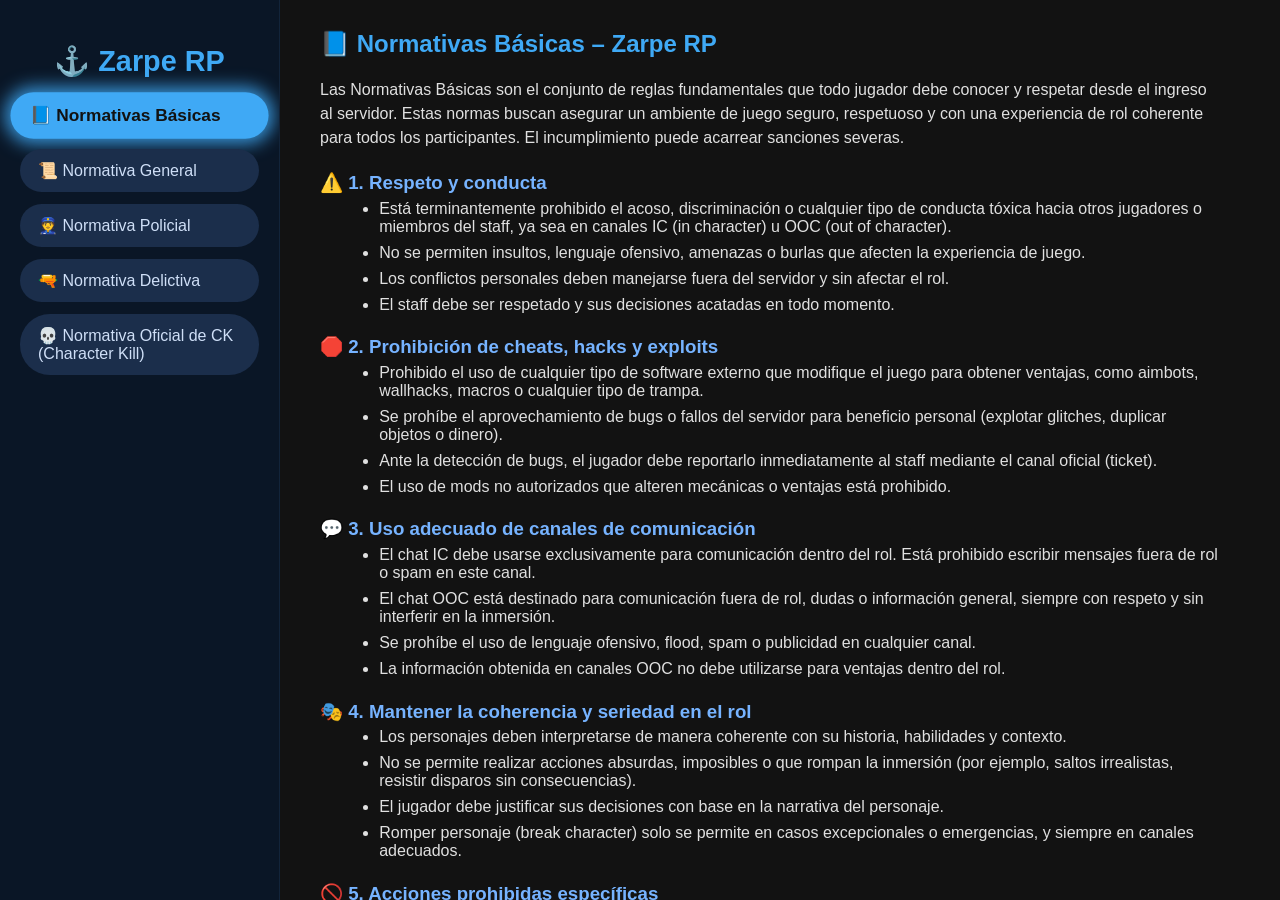
==== index.html @ e179d5ba "Add files via upload" ====
<!DOCTYPE html>
<html lang="es">
<head>
    <meta charset="UTF-8" />
    <meta name="viewport" content="width=device-width, initial-scale=1" />
    <title>Normativas | Zarpe RP</title>
    <style>
        /* Estilo azul con burbujas y aura */
        body {
            margin: 0;
            font-family: "Segoe UI", Tahoma, Geneva, Verdana, sans-serif;
            background-color: #121212;
            color: #e0e0e0;
            display: flex;
            height: 100vh;
        }
        .container {
            display: flex;
            width: 100%;
            height: 100vh;
            overflow: hidden;
        }
        aside.sidebar {
            background-color: #0a1626; /* azul muy oscuro */
            width: 280px;
            padding: 20px;
            box-sizing: border-box;
            overflow-y: auto;
            border-right: 1px solid #12243a;
        }
        aside.sidebar h1 {
            font-size: 1.8rem;
            margin-bottom: 1rem;
            color: #3fa9f5; /* azul brillante */
            text-align: center;
        }
        aside.sidebar nav ul {
            list-style: none;
            padding: 0;
            margin: 0;
        }
        aside.sidebar nav ul li {
            background-color: #1b2e4b; /* burbuja azul oscuro */
            padding: 12px 18px;
            margin-bottom: 12px;
            border-radius: 30px;
            cursor: pointer;
            color: #cfdff7;
            font-weight: 500;
            user-select: none;
            position: relative;
            transition:
                box-shadow 0.3s ease,
                background-color 0.3s ease,
                color 0.3s ease,
                transform 0.2s ease;
        }
        aside.sidebar nav ul li:hover {
            background-color: #3fa9f5;
            color: #121212;
            box-shadow: 0 0 12px 3px rgba(63,169,245,0.7);
            transform: scale(1.05);
        }
        aside.sidebar nav ul li.active {
            background-color: #3fa9f5;
            color: #121212;
            font-weight: 700;
            box-shadow: 0 0 16px 5px rgba(63,169,245,0.85);
            transform: scale(1.08);
        }
        main.content {
            flex-grow: 1;
            padding: 30px 40px;
            overflow-y: auto;
        }
        main.content section {
            display: none;
            max-width: 900px;
        }
        main.content section.active {
            display: block;
        }
        h2 {
            color: #3fa9f5;
            margin-top: 0;
        }
        h3 {
            margin-bottom: 0.3em;
            margin-top: 1.2em;
            color: #76b3ff;
        }
        ul {
            margin-top: 0.3em;
            margin-left: 1.2em;
        }
        ul li {
            margin-bottom: 0.5em;
        }
        p {
            line-height: 1.5;
        }
    </style>
</head>
<body>
    <div class="container">
        <aside class="sidebar">
            <h1>⚓ Zarpe RP</h1>
            <nav>
                <ul>
                    <li data-section="basicos" class="active">📘 Normativas Básicas</li>
                    <li data-section="general">📜 Normativa General</li>
                    <li data-section="policial">👮 Normativa Policial</li>
                    <li data-section="delictiva">🔫 Normativa Delictiva</li>
                    <li data-section="ck">💀 Normativa Oficial de CK (Character Kill)</li>
                </ul>
            </nav>
        </aside>
        <main class="content">
            <section id="basicos" class="section active">
                <h2>📘 Normativas Básicas – Zarpe RP</h2>
                <p>
                    Las Normativas Básicas son el conjunto de reglas fundamentales que todo jugador debe conocer y respetar desde el ingreso al servidor. Estas normas buscan asegurar un ambiente de juego seguro, respetuoso y con una experiencia de rol coherente para todos los participantes. El incumplimiento puede acarrear sanciones severas.
                </p>

                <h3>⚠️ 1. Respeto y conducta</h3>
                <ul>
                    <li>Está terminantemente prohibido el acoso, discriminación o cualquier tipo de conducta tóxica hacia otros jugadores o miembros del staff, ya sea en canales IC (in character) u OOC (out of character).</li>
                    <li>No se permiten insultos, lenguaje ofensivo, amenazas o burlas que afecten la experiencia de juego.</li>
                    <li>Los conflictos personales deben manejarse fuera del servidor y sin afectar el rol.</li>
                    <li>El staff debe ser respetado y sus decisiones acatadas en todo momento.</li>
                </ul>

                <h3>🛑 2. Prohibición de cheats, hacks y exploits</h3>
                <ul>
                    <li>Prohibido el uso de cualquier tipo de software externo que modifique el juego para obtener ventajas, como aimbots, wallhacks, macros o cualquier tipo de trampa.</li>
                    <li>Se prohíbe el aprovechamiento de bugs o fallos del servidor para beneficio personal (explotar glitches, duplicar objetos o dinero).</li>
                    <li>Ante la detección de bugs, el jugador debe reportarlo inmediatamente al staff mediante el canal oficial (ticket).</li>
                    <li>El uso de mods no autorizados que alteren mecánicas o ventajas está prohibido.</li>
                </ul>

                <h3>💬 3. Uso adecuado de canales de comunicación</h3>
                <ul>
                    <li>El chat IC debe usarse exclusivamente para comunicación dentro del rol. Está prohibido escribir mensajes fuera de rol o spam en este canal.</li>
                    <li>El chat OOC está destinado para comunicación fuera de rol, dudas o información general, siempre con respeto y sin interferir en la inmersión.</li>
                    <li>Se prohíbe el uso de lenguaje ofensivo, flood, spam o publicidad en cualquier canal.</li>
                    <li>La información obtenida en canales OOC no debe utilizarse para ventajas dentro del rol.</li>
                </ul>

                <h3>🎭 4. Mantener la coherencia y seriedad en el rol</h3>
                <ul>
                    <li>Los personajes deben interpretarse de manera coherente con su historia, habilidades y contexto.</li>
                    <li>No se permite realizar acciones absurdas, imposibles o que rompan la inmersión (por ejemplo, saltos irrealistas, resistir disparos sin consecuencias).</li>
                    <li>El jugador debe justificar sus decisiones con base en la narrativa del personaje.</li>
                    <li>Romper personaje (break character) solo se permite en casos excepcionales o emergencias, y siempre en canales adecuados.</li>
                </ul>

                <h3>🚫 5. Acciones prohibidas específicas</h3>
                <ul>
                    <li>Combat logging: desconectarse para evitar consecuencias dentro del rol, como arrestos o muertes.</li>
                    <li>Powergaming: forzar acciones sin dar opción a respuesta lógica o rol a otros jugadores.</li>
                    <li>Metagaming: usar información obtenida fuera del rol para beneficio en el juego.</li>
                    <li>Random Deathmatch (RDM): atacar o matar a otros jugadores sin un motivo justificado dentro del rol.</li>
                    <li>Vehicle Deathmatch (VDM): usar vehículos para causar daño o matar sin contexto o justificación de rol.</li>
                    <li>Abuso de bugs o glitches para ganar combates o ventajas económicas.</li>
                    <li>Griefing constante: molestar reiteradamente a otros jugadores sin un motivo de rol válido.</li>
                    <li>Spawn killing: matar a jugadores repetidamente en zonas de aparición sin contexto válido.</li>
                    <li>Roleplay forzado o abusivo que dañe la experiencia de otros.</li>
                    <li>Uso inapropiado o abuso de reportes falsos.</li>
                </ul>

                <h3>📂 6. Reportes y sanciones</h3>
                <ul>
                    <li>Los reportes deben realizarse únicamente por los canales oficiales, aportando evidencia clara (capturas, videos o grabaciones).</li>
                    <li>El abuso en los reportes o denuncias falsas será sancionado.</li>
                    <li>El staff se reserva el derecho de sancionar según la gravedad de la falta, que puede ir desde advertencias hasta expulsiones permanentes.</li>
                </ul>

                <h3>📌 Importante</h3>
                <p>
                    El desconocimiento de estas normas no es excusa para infringirlas. La administración se reserva el derecho de tomar medidas para preservar la calidad y el orden en el servidor.
                </p>
            </section>

            <section id="general" class="section">
                <h2>📜 Normativa General – Zarpe RP</h2>
                <p>
                    La Normativa General establece las reglas esenciales para el correcto funcionamiento del servidor, manteniendo un ambiente de rol serio, justo y respetuoso. Su objetivo es garantizar que todas las interacciones dentro del servidor se desarrollen bajo principios claros de coherencia, respeto y juego limpio.
                </p>

                <h3>⚠️ 1. Respeto y convivencia</h3>
                <ul>
                    <li>Todo jugador debe mantener una actitud respetuosa hacia otros jugadores, miembros del staff y el servidor en general.</li>
                    <li>Se prohíbe el acoso, discriminación, insultos, amenazas, lenguaje ofensivo, o cualquier comportamiento tóxico, ya sea dentro o fuera del rol.</li>
                    <li>El staff debe ser respetado y sus decisiones deben acatarse sin cuestionamientos públicos.</li>
                    <li>Cualquier conflicto personal debe resolverse fuera del servidor para no afectar la experiencia de rol.</li>
                </ul>

                <h3>🎭 2. Coherencia en el rol y seriedad</h3>
                <ul>
                    <li>Los jugadores deben interpretar a sus personajes de forma coherente, respetando su historia, personalidad y habilidades.</li>
                    <li>Está prohibido realizar acciones imposibles o absurdas que rompan la inmersión, como resistir disparos sin consecuencias o realizar hazañas sobrenaturales sin justificación.</li>
                    <li>El rol debe desarrollarse con seriedad, evitando actitudes que menoscaben la experiencia de otros jugadores.</li>
                </ul>

                <h3>🚫 3. Powergaming (PG)</h3>
                <ul>
                    <li>Prohibido forzar acciones que no pueden ser resistidas o evitadas razonablemente por otros jugadores.</li>
                    <li>Ejemplos: esquivar todos los tiros sin posibilidad de fallo, inmovilizar a alguien sin darle opción a reaccionar, levantarse instantáneamente tras ser herido gravemente.</li>
                    <li>No se debe imponer el rol a otros jugadores sin su consentimiento o interacción previa.</li>
                </ul>

                <h3>🛑 4. Metagaming (MG)</h3>
                <ul>
                    <li>Se prohíbe usar información obtenida fuera del rol (por chats OOC, Discord, streams, etc.) para beneficio dentro del rol.</li>
                    <li>Ejemplos: conocer la ubicación de un jugador por conversación OOC para atacarlo, usar datos de un stream para emboscadas, alertar sobre roles basados en información externa.</li>
                    <li>La información que posee el jugador no siempre coincide con la que posee su personaje.</li>
                </ul>

                <h3>🔫 5. Random Deathmatch (RDM)</h3>
                <ul>
                    <li>Matar o atacar sin motivo válido dentro del rol está prohibido.</li>
                    <li>Debe existir un conflicto, trama o justificación narrativa para permitir un ataque.</li>
                    <li>Atacar a jugadores sin interacción previa o en zonas seguras se considera RDM y será sancionado.</li>
                </ul>

                <h3>🚗 6. Vehicle Deathmatch (VDM)</h3>
                <ul>
                    <li>Usar vehículos para causar daño o matar sin justificación o contexto de rol es prohibido.</li>
                    <li>Excepciones: legítima defensa, situaciones autorizadas o rol pactado.</li>
                    <li>Atropellar de forma intencional y sin contexto es sancionado.</li>
                </ul>

                <h3>🧟‍♂️ 7. Combat Logging y desconexiones antirrol</h3>
                <ul>
                    <li>Está prohibido desconectarse intencionalmente para evitar arrestos, muertes, robos u otras consecuencias dentro del rol.</li>
                    <li>El combat logging afecta negativamente la experiencia y rompe la coherencia del rol.</li>
                    <li>El staff tomará medidas severas contra quienes lo practiquen.</li>
                </ul>

                <h3>🏛 8. Respeto a la jerarquía y estructura de facciones</h3>
                <ul>
                    <li>Los miembros de facciones legales e ilegales deben respetar la cadena de mando.</li>
                    <li>Ignorar órdenes sin justificación válida dentro del rol es sancionable.</li>
                    <li>Los conflictos internos deben manejarse con madurez y en rol, sin afectar el juego de terceros.</li>
                </ul>

                <h3>🛠 9. Uso adecuado de vehículos, armas y equipamiento</h3>
                <ul>
                    <li>El uso de armas y vehículos debe estar justificado por la situación y el contexto de rol.</li>
                    <li>No se permite abusar de vehículos o armas para dominar situaciones sin consecuencias narrativas.</li>
                    <li>El almacenamiento y uso de vehículos y armas ilegales debe estar relacionado con la historia de tu personaje.</li>
                </ul>

                <h3>💰 10. Economía y comercio</h3>
                <ul>
                    <li>Queda prohibida la duplicación de objetos, dinero o recursos mediante bugs o exploits.</li>
                    <li>No se permite la compra-venta de cuentas, objetos o dinero por fuera del servidor o por dinero real (RMT).</li>
                    <li>El lavado de dinero o bienes debe tener justificación coherente y rol asociado.</li>
                    <li>Cualquier comercio ilícito sin rol adecuado será sancionado.</li>
                </ul>

                <h3>📡 11. Uso correcto de canales y comunicaciones</h3>
                <ul>
                    <li>El chat IC se usa solo para comunicación dentro del rol.</li>
                    <li>El chat OOC y canales específicos son para comunicación fuera de rol, dudas o información general.</li>
                    <li>Está prohibido el spam, flood, lenguaje ofensivo o publicidad en cualquier canal.</li>
                    <li>La radio y otros medios de comunicación en rol deben usarse de forma realista y coherente.</li>
                </ul>

                <h3>🎉 12. Eventos y situaciones especiales</h3>
                <ul>
                    <li>Eventos a gran escala (asaltos masivos, secuestros, tiroteos, CK) deben ser aprobados previamente por el staff.</li>
                    <li>Cualquier rol especial que afecte a múltiples jugadores requiere autorización para evitar abusos.</li>
                    <li>Saltarse esta regla puede causar sanciones severas.</li>
                </ul>

                <h3>📂 13. Reportes y denuncias</h3>
                <ul>
                    <li>Los reportes deben hacerse por canales oficiales y aportar evidencia clara (videos, capturas, audios).</li>
                    <li>El staff no actúa ante acusaciones sin pruebas.</li>
                    <li>El abuso o falsedad en reportes será sancionado.</li>
                    <li>Para apelar sanciones se debe usar el canal oficial con toda la información requerida.</li>
                </ul>

                <h3>📌 14. Consecuencias y sanciones</h3>
                <ul>
                    <li>El incumplimiento de estas normas puede acarrear desde advertencias hasta expulsiones permanentes, dependiendo de la gravedad.</li>
                    <li>El staff evaluará cada caso individualmente, considerando pruebas y contexto.</li>
                    <li>Reincidencias o faltas graves serán sancionadas con expulsiones definitivas.</li>
                </ul>

                <p>
                    <strong>Importante:</strong> Estas reglas son la base de Zarpe RP y buscan proteger la integridad y calidad del rol para todos los jugadores. Su cumplimiento es obligatorio para garantizar una experiencia justa, divertida y coherente.
                </p>
            </section>

            <section id="policial" class="section">
                <h2>👮 Normativa Policial – Zarpe RP</h2>
<p>
    La Normativa Policial está destinada a regular el comportamiento, responsabilidades y procedimientos de todos los miembros de las fuerzas del orden en Zarpe RP. Esta normativa garantiza que el rol policial se desarrolle con profesionalismo, seriedad y respeto, siendo fundamental para mantener el equilibrio, la justicia y la coherencia en el servidor.
</p>

<h3>⚠️ 1. Profesionalismo y Conducta dentro y fuera del Rol</h3>
<ul>
    <li>Los oficiales de policía deben mantener un comportamiento ejemplar, respetuoso y profesional en todo momento.</li>
    <li>Queda estrictamente prohibido el abuso de autoridad, favoritismos, corrupción, o conductas tóxicas hacia jugadores o compañeros.</li>
    <li>El respeto a la jerarquía, las órdenes legítimas y las reglas internas es obligatorio para mantener la disciplina.</li>
    <li>Los conflictos personales deben manejarse fuera del servidor para no afectar el rol ni la imagen de la institución.</li>
</ul>

<h3>📋 2. Procedimientos Policiales y Uso de la Fuerza</h3>
<ul>
    <li>Todos los procedimientos (arrestos, registros, interrogatorios) deben realizarse siguiendo las normativas y protocolos oficiales establecidos por el servidor.</li>
    <li>Las detenciones deben estar fundamentadas en evidencia sólida o rol previo.</li>
    <li>El uso de la fuerza debe ser proporcional, justificable y documentado, evitando abusos o excesos.</li>
    <li>Los oficiales deben redactar partes, reportes o informes de forma clara, precisa y coherente.</li>
</ul>

<h3>🔍 3. Rol de Investigación, Persecución y Colaboración</h3>
<ul>
    <li>Las investigaciones deben basarse en evidencia, pistas y desarrollo de rol, evitando el uso de información externa (metagaming).</li>
    <li>Las persecuciones y arrestos deben desarrollarse con coherencia, permitiendo la interacción realista entre sospechosos y oficiales.</li>
    <li>Se debe promover la cooperación con otras facciones y roles para fortalecer la narrativa y dinámica del servidor.</li>
</ul>

<h3>🚓 4. Uso de Equipamiento y Vehículos Policiales</h3>
<ul>
    <li>El equipamiento y vehículos policiales deben utilizarse exclusivamente para fines oficiales y en contexto de rol.</li>
    <li>Está prohibido el uso indebido, como usar vehículos para acosar jugadores o para obtener ventajas ilegítimas.</li>
    <li>El manejo de vehículos policiales debe respetar las normas de tránsito y seguridad dentro del rol.</li>
</ul>

<h3>📢 5. Reportes, Sanciones y Responsabilidad</h3>
<ul>
    <li>Cualquier abuso, conducta inapropiada o violación de la normativa policial debe ser reportada formalmente con evidencia.</li>
    <li>El staff investigará cada caso con rigurosidad y aplicará las sanciones necesarias para preservar la integridad del rol policial.</li>
    <li>El compromiso, la seriedad y la profesionalidad son fundamentales para garantizar un ambiente de juego justo y respetuoso.</li>
</ul>

<p>
    <strong>Conclusión:</strong> El rol policial es esencial para mantener el equilibrio en Zarpe RP. Se espera que cada jugador que asuma este rol lo haga con dedicación, responsabilidad y un compromiso genuino hacia la calidad del servidor y la experiencia de todos sus usuarios.
</p>

            </section>

            <section id="delictiva" class="section">
                <h2>🔫 Normativa Delictiva – Zarpe RP</h2>
<p>
    La Normativa Delictiva en Zarpe RP está diseñada para regular todas las actividades ilegales que los jugadores pueden desempeñar dentro del servidor, asegurando que el rol delictivo se realice de forma seria, coherente y respetando la experiencia de todos los participantes. El objetivo es fomentar un entorno donde el rol criminal tenga sentido narrativo y no se convierta en un motivo de conflicto o frustración entre jugadores.
</p>

<h3>⚠️ 1. Rol Delictivo con Responsabilidad y Coherencia</h3>
<ul>
    <li>El rol delictivo debe estar basado en una historia y motivación clara, que justifique las acciones ilegales dentro del contexto del servidor.</li>
    <li>Se espera que los jugadores que participen en actividades delictivas mantengan un comportamiento respetuoso y eviten conductas abusivas o tóxicas.</li>
    <li>Los crímenes deben tener consecuencias lógicas dentro del rol, respetando las interacciones con otras facciones, principalmente las fuerzas del orden.</li>
    <li>Se recomienda planificar grandes eventos delictivos con anticipación y coordinar con el staff para evitar abusos o interrupciones en la experiencia de otros jugadores.</li>
</ul>

<h3>💥 2. Prohibiciones Específicas en Actividades Delictivas</h3>
<ul>
    <li><strong>Random Deathmatch (RDM):</strong> Está terminantemente prohibido atacar o matar a otros jugadores sin una causa válida o sin un desarrollo de rol previo que lo justifique. El RDM genera una experiencia negativa y rompe la inmersión del servidor.</li>
    <li><strong>Explotación de Bugs y Glitches:</strong> No se permite usar fallos técnicos del servidor para facilitar robos, escapes o para obtener beneficios ilegítimos. Esto incluye la duplicación de objetos, vehículos o dinero.</li>
    <li><strong>Powergaming:</strong> Prohibido forzar acciones sin dar la oportunidad al otro jugador de reaccionar o responder de forma lógica dentro del rol, como inmovilizar sin opción a defensa, esquivar tiros sin fallo posible o realizar acciones que violen la coherencia del personaje.</li>
    <li><strong>Zonas Seguras:</strong> No se permite realizar actividades delictivas en áreas designadas como seguras, como hospitales, comisarías, zonas de spawn o propiedades privadas sin permiso.</li>
    <li><strong>Abuso de Vehículos:</strong> Usar vehículos para causar daño intencionalmente sin contexto o para evitar ser detenido es prohibido.</li>
</ul>

<h3>🕵️‍♂️ 3. Interacción Activa con Roles Legales</h3>
<ul>
    <li>El rol delictivo debe tener un equilibrio con la labor policial y legal, generando un juego dinámico y realista.</li>
    <li>Se espera que los jugadores delictivos consideren y respeten las respuestas y acciones de los oficiales de policía para mantener la coherencia.</li>
    <li>Las persecuciones, arrestos, negociaciones y enfrentamientos deben desarrollarse con respeto y seriedad, permitiendo que ambos bandos tengan oportunidad de desempeñar su rol.</li>
</ul>

<h3>🚔 4. Uso de Armas y Violencia</h3>
<ul>
    <li>El uso de armas debe ser siempre justificado dentro del contexto del rol y conforme a la situación.</li>
    <li>No se debe abusar del uso indiscriminado de la violencia para obtener ventajas injustas o interrumpir el rol de otros.</li>
    <li>Se deben respetar las mecánicas de daño y consecuencias, evitando comportamientos irreales o abusivos.</li>
</ul>

<h3>📢 5. Reportes, Sanciones y Responsabilidad</h3>
<ul>
    <li>Los jugadores deben reportar cualquier incumplimiento de esta normativa a través de los canales oficiales, aportando evidencia clara y contundente.</li>
    <li>El staff está autorizado para investigar y sancionar cualquier abuso, aplicando medidas que van desde advertencias hasta expulsiones permanentes, dependiendo de la gravedad.</li>
    <li>El rol delictivo implica una gran responsabilidad y cualquier abuso puede afectar negativamente la experiencia de todo el servidor.</li>
</ul>

<p>
    <strong>Conclusión:</strong> La normativa delictiva busca equilibrar la libertad de interpretar roles criminales con la necesidad de mantener una experiencia justa, inmersiva y respetuosa para todos los jugadores. Se espera que cada participante asuma su rol con madurez y compromiso.
</p>

            </section>

            <section id="ck" class="section">
                <h2>💀 Normativa Oficial de CK (Character Kill)</h2>
                <p>
                    Un CK (Character Kill) representa la muerte permanente de un personaje dentro del entorno de rol. Esta acción es irreversible y debe tratarse con la máxima seriedad y coherencia narrativa. A continuación, se detallan las normas que regulan esta acción:
                </p>

                <h3>⚠️ 1. Irreversibilidad del CK</h3>
                <ul>
                    <li>Una vez ejecutado un CK de manera válida, el personaje afectado no podrá ser utilizado nuevamente bajo ningún concepto.</li>
                    <li>🔁 No existe regreso, resurrección ni continuación de historia por parte del personaje.</li>
                </ul>

                <h3>📝 2. Requisitos para solicitar un CK</h3>
                <ul>
                    <li>Debe existir un motivo de peso, coherente y bien fundamentado dentro del desarrollo del rol.</li>
                    <li>La solicitud debe hacerse a través de un ticket.</li>
                    <li>Se requiere aprobación del Staff o administración.</li>
                    <li>Debe presentarse evidencia clara del conflicto y justificación narrativa.</li>
                </ul>

                <h3>🤝 3. Aprobación entre jugadores (CK pactado)</h3>
                <ul>
                    <li>El CK puede ser pactado entre ambos jugadores si así lo acuerdan para cerrar una trama.</li>
                    <li>Debe haber prueba del consentimiento mutuo (screenshot o mensaje en canal autorizado).</li>
                    <li>Aún así, debe ser aprobado por la administración antes de ejecutarse.</li>
                </ul>

                <h3>🧠 4. Prohibiciones y mal uso del CK</h3>
                <p>🚫 No está permitido:</p>
                <ul>
                    <li>Usar CK como venganza OOC (fuera de rol).</li>
                    <li>Ejecutar un CK sin desarrollo previo de conflicto.</li>
                    <li>Hacer CK por motivos triviales o sin lógica narrativa.</li>
                    <li>Aplicar CK a un personaje sin el consentimiento del Staff.</li>
                </ul>

                <h3>📂 5. Documentación del CK</h3>
                <ul>
                    <li>Todo CK deberá ser documentado con:
                        <ul>
                            <li>Video o capturas del rol completo.</li>
                            <li>Justificación escrita.</li>
                            <li>Confirmación de aprobación por parte del Staff.</li>
                        </ul>
                    </li>
                </ul>

                <h3>🔄 6. Consecuencias tras un CK</h3>
                <ul>
                    <li>El jugador deberá crear un nuevo personaje con nueva historia, nuevo entorno y sin relación alguna con su personaje anterior.</li>
                    <li>Está prohibido utilizar información del personaje anterior para el nuevo.</li>
                </ul>

                <h3>📌 Importante:</h3>
                <p>
                    El CK es una herramienta narrativa poderosa y debe usarse con responsabilidad. Cualquier abuso será sancionado según la normativa general del servidor.
                </p>
            </section>
        </main>
    </div>

    <script>
        // Script simple para cambiar secciones y marcar item activo
        const menuItems = document.querySelectorAll('aside.sidebar nav ul li');
        const sections = document.querySelectorAll('main.content section');

        menuItems.forEach(item => {
            item.addEventListener('click', () => {
                // Remover active del menú
                menuItems.forEach(i => i.classList.remove('active'));
                // Poner active al clickeado
                item.classList.add('active');

                // Ocultar todas las secciones
                sections.forEach(sec => sec.classList.remove('active'));

                // Mostrar la sección correspondiente
                const sectionId = item.getAttribute('data-section');
                const sectionToShow = document.getElementById(sectionId);
                if (sectionToShow) {
                    sectionToShow.classList.add('active');
                    // Scroll top para sección
                    sectionToShow.scrollTop = 0;
                }
            });
        });
    </script>
</body>
</html>
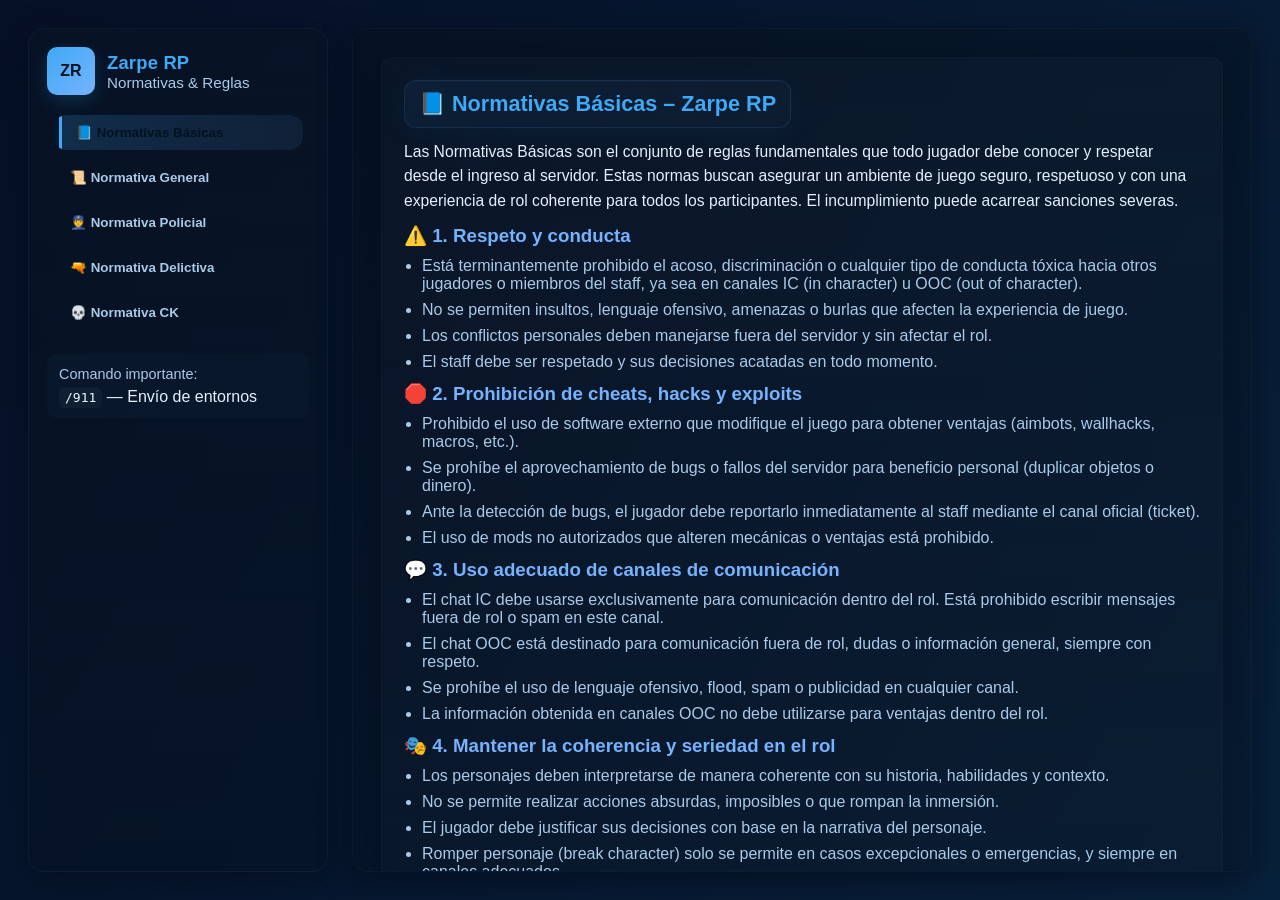
==== commit 7e2c34af: "Add files via upload" ====
--- a/index.html
+++ b/index.html
@@ -1,485 +1,623 @@
 <!DOCTYPE html>
 <html lang="es">
 <head>
-    <meta charset="UTF-8" />
-    <meta name="viewport" content="width=device-width, initial-scale=1" />
-    <title>Normativas | Zarpe RP</title>
-    <style>
-        /* Estilo azul con burbujas y aura */
-        body {
-            margin: 0;
-            font-family: "Segoe UI", Tahoma, Geneva, Verdana, sans-serif;
-            background-color: #121212;
-            color: #e0e0e0;
-            display: flex;
-            height: 100vh;
-        }
-        .container {
-            display: flex;
-            width: 100%;
-            height: 100vh;
-            overflow: hidden;
-        }
-        aside.sidebar {
-            background-color: #0a1626; /* azul muy oscuro */
-            width: 280px;
-            padding: 20px;
-            box-sizing: border-box;
-            overflow-y: auto;
-            border-right: 1px solid #12243a;
-        }
-        aside.sidebar h1 {
-            font-size: 1.8rem;
-            margin-bottom: 1rem;
-            color: #3fa9f5; /* azul brillante */
-            text-align: center;
-        }
-        aside.sidebar nav ul {
-            list-style: none;
-            padding: 0;
-            margin: 0;
-        }
-        aside.sidebar nav ul li {
-            background-color: #1b2e4b; /* burbuja azul oscuro */
-            padding: 12px 18px;
-            margin-bottom: 12px;
-            border-radius: 30px;
-            cursor: pointer;
-            color: #cfdff7;
-            font-weight: 500;
-            user-select: none;
-            position: relative;
-            transition:
-                box-shadow 0.3s ease,
-                background-color 0.3s ease,
-                color 0.3s ease,
-                transform 0.2s ease;
-        }
-        aside.sidebar nav ul li:hover {
-            background-color: #3fa9f5;
-            color: #121212;
-            box-shadow: 0 0 12px 3px rgba(63,169,245,0.7);
-            transform: scale(1.05);
-        }
-        aside.sidebar nav ul li.active {
-            background-color: #3fa9f5;
-            color: #121212;
-            font-weight: 700;
-            box-shadow: 0 0 16px 5px rgba(63,169,245,0.85);
-            transform: scale(1.08);
-        }
-        main.content {
-            flex-grow: 1;
-            padding: 30px 40px;
-            overflow-y: auto;
-        }
-        main.content section {
-            display: none;
-            max-width: 900px;
-        }
-        main.content section.active {
-            display: block;
-        }
-        h2 {
-            color: #3fa9f5;
-            margin-top: 0;
-        }
-        h3 {
-            margin-bottom: 0.3em;
-            margin-top: 1.2em;
-            color: #76b3ff;
-        }
-        ul {
-            margin-top: 0.3em;
-            margin-left: 1.2em;
-        }
-        ul li {
-            margin-bottom: 0.5em;
-        }
-        p {
-            line-height: 1.5;
-        }
-    </style>
+  <meta charset="utf-8" />
+  <meta name="viewport" content="width=device-width,initial-scale=1" />
+  <title>Normativas | Zarpe RP</title>
+  <meta name="description" content="Normativas del servidor Zarpe RP - Delictiva, Policial, CK y generales" />
+
+  <style>
+    /* ========== RESET SIMPLE ========== */
+    * { box-sizing: border-box; margin: 0; padding: 0; }
+    html,body { height: 100%; }
+
+    /* ========== VARIABLES ========== */
+    :root{
+      --bg-1: #061026;
+      --bg-2: #062a4a;
+      --accent: #3fa9f5;
+      --accent-2: #76b3ff;
+      --glass: rgba(255,255,255,0.04);
+      --text: #e6f0ff;
+      --muted: #a9cbe9;
+      --card-bg: rgba(10,20,35,0.45);
+      --blur: 8px;
+    }
+
+    /* ========== BACKGROUND GRADIENT ANIMADO SUAVE ========== */
+    body{
+      font-family: Inter, "Segoe UI", Roboto, Arial, sans-serif;
+      color: var(--text);
+      min-height: 100vh;
+      display: flex;
+      background: linear-gradient(120deg, var(--bg-1) 0%, #08213b 25%, var(--bg-2) 50%, #063b6a 75%, #021120 100%);
+      background-size: 400% 400%;
+      animation: slowGradient 18s ease infinite;
+      -webkit-font-smoothing:antialiased;
+      -moz-osx-font-smoothing:grayscale;
+    }
+
+    @keyframes slowGradient {
+      0%{ background-position: 0% 50%; }
+      50%{ background-position: 100% 50%; }
+      100%{ background-position: 0% 50%; }
+    }
+
+    /* ========== LAYOUT ========== */
+    .container {
+      display: flex;
+      width: 100%;
+      gap: 24px;
+      padding: 28px;
+    }
+
+    aside.sidebar {
+      width: 300px;
+      min-width: 220px;
+      background: linear-gradient(180deg, rgba(8,20,35,0.6), rgba(6,15,28,0.35));
+      border-radius: 16px;
+      padding: 18px;
+      box-shadow: 0 8px 30px rgba(4,10,25,0.6);
+      border: 1px solid rgba(127,178,255,0.06);
+      backdrop-filter: blur(var(--blur));
+      height: calc(100vh - 56px);
+      overflow: auto;
+      position: sticky;
+      top: 28px;
+    }
+
+    .brand {
+      display:flex;
+      align-items:center;
+      gap:12px;
+      margin-bottom: 14px;
+    }
+    .brand .logo {
+      width:48px;height:48px;border-radius:10px;
+      background: linear-gradient(135deg,var(--accent),var(--accent-2));
+      display:flex;align-items:center;justify-content:center;
+      font-weight:700;color:#021320;
+      box-shadow: 0 6px 18px rgba(63,169,245,0.18);
+    }
+    .brand h1 { font-size:1.15rem;color:var(--accent);letter-spacing:0.2px; }
+
+    nav.menu { margin-top:8px; }
+    nav.menu ul { list-style:none; display:flex;flex-direction:column; gap:10px; padding:6px; }
+    nav.menu li {
+      border-radius: 14px;
+      overflow: hidden;
+      transition: all .22s ease;
+    }
+    nav.menu button {
+      width:100%;
+      text-align:left;
+      border:0;
+      background: transparent;
+      color:var(--muted);
+      padding: 10px 14px;
+      font-weight:600;
+      display:flex;
+      gap:10px;
+      align-items:center;
+      cursor:pointer;
+      border-left: 3px solid transparent;
+    }
+    nav.menu button:hover {
+      color: #021320;
+      background: linear-gradient(90deg, rgba(63,169,245,0.12), rgba(118,179,255,0.05));
+      transform: translateX(6px);
+      box-shadow: 0 8px 26px rgba(63,169,245,0.06);
+    }
+    nav.menu button.active {
+      color: #021320;
+      background: linear-gradient(90deg, rgba(63,169,245,0.18), rgba(118,179,255,0.08));
+      font-weight:700;
+      border-left-color: var(--accent);
+      transform: translateX(6px);
+      box-shadow: 0 10px 36px rgba(63,169,245,0.12);
+    }
+
+    /* small helper */
+    .muted { color: var(--muted); font-size: .95rem; }
+
+    /* ========== MAIN CONTENT ========== */
+    main.content {
+      flex:1;
+      height: calc(100vh - 56px);
+      overflow:auto;
+      padding: 28px;
+      border-radius: 16px;
+      box-shadow: 0 8px 30px rgba(2,8,20,0.6);
+      background: linear-gradient(180deg, rgba(7,16,28,0.45), rgba(7,12,20,0.25));
+      border: 1px solid rgba(127,178,255,0.04);
+      backdrop-filter: blur(var(--blur));
+    }
+
+    .section {
+      max-width: 980px;
+      margin: 0 auto 28px auto;
+      padding: 22px;
+      border-radius: 12px;
+      background: linear-gradient(180deg, rgba(255,255,255,0.02), rgba(255,255,255,0.01));
+      border: 1px solid rgba(255,255,255,0.02);
+      box-shadow: 0 6px 18px rgba(2,8,20,0.35);
+      opacity: 0;
+      transform: translateY(18px);
+      transition: all .6s cubic-bezier(.2,.9,.18,1);
+    }
+    .section.visible { opacity:1; transform: translateY(0); }
+
+    h2.section-title {
+      display:flex; align-items:center; gap:12px;
+      color: var(--accent);
+      font-size: 1.35rem;
+      margin-bottom: 12px;
+      position: relative;
+    }
+
+    /* aura + bubble around title */
+    .title-bubble {
+      padding: 10px 14px;
+      border-radius: 12px;
+      background: linear-gradient(90deg, rgba(63,169,245,0.06), rgba(118,179,255,0.03));
+      box-shadow: 0 6px 30px rgba(63,169,245,0.06), inset 0 1px 0 rgba(255,255,255,0.02);
+      border: 1px solid rgba(63,169,245,0.12);
+      transition: transform .35s ease, box-shadow .35s ease;
+    }
+    .title-bubble::after{
+      content: '';
+      position:absolute;
+      left:-18px; top:-18px;
+      width:120px;height:120px;
+      background: radial-gradient(circle at 30% 20%, rgba(63,169,245,0.06), transparent 20%),
+                  radial-gradient(circle at 70% 80%, rgba(118,179,255,0.05), transparent 25%);
+      filter: blur(18px);
+      z-index: -1;
+    }
+
+    /* paragraphs and lists */
+    .section p { color: var(--text); line-height:1.55; margin:10px 0; font-size:0.98rem; }
+    .section ul { margin: 10px 0 12px 18px; color: var(--muted); }
+    .section ul li { margin-bottom:8px; }
+
+    strong { color: var(--accent-2); }
+
+    /* small code inline */
+    code { background: rgba(255,255,255,0.03); padding: 3px 6px; border-radius:6px; color: #eaf6ff; font-family: monospace; }
+
+    /* ========== ANIMACIONES TITULOS AL APARECER ========== */
+    .fade-in {
+      opacity:0;
+      transform: translateY(14px) scale(.995);
+      transition: all .6s cubic-bezier(.2,.9,.18,1);
+    }
+    .fade-in.show {
+      opacity:1;
+      transform: translateY(0) scale(1);
+    }
+
+    /* ========== RESPONSIVE ========== */
+    @media (max-width: 980px){
+      .container { flex-direction: column; padding: 18px; gap:18px; }
+      aside.sidebar { position: relative; width:100%; height:auto; top:unset; min-width:unset; }
+      main.content { height: auto; }
+    }
+
+    /* subtle scrollbar for desktop */
+    main.content::-webkit-scrollbar, aside.sidebar::-webkit-scrollbar { width:10px; height:10px; }
+    main.content::-webkit-scrollbar-thumb, aside.sidebar::-webkit-scrollbar-thumb {
+      background: linear-gradient(180deg, rgba(100,160,255,0.14), rgba(63,169,245,0.08));
+      border-radius: 8px;
+      border: 2px solid rgba(0,0,0,0.12);
+    }
+
+  </style>
 </head>
 <body>
-    <div class="container">
-        <aside class="sidebar">
-            <h1>⚓ Zarpe RP</h1>
-            <nav>
-                <ul>
-                    <li data-section="basicos" class="active">📘 Normativas Básicas</li>
-                    <li data-section="general">📜 Normativa General</li>
-                    <li data-section="policial">👮 Normativa Policial</li>
-                    <li data-section="delictiva">🔫 Normativa Delictiva</li>
-                    <li data-section="ck">💀 Normativa Oficial de CK (Character Kill)</li>
-                </ul>
-            </nav>
-        </aside>
-        <main class="content">
-            <section id="basicos" class="section active">
-                <h2>📘 Normativas Básicas – Zarpe RP</h2>
-                <p>
-                    Las Normativas Básicas son el conjunto de reglas fundamentales que todo jugador debe conocer y respetar desde el ingreso al servidor. Estas normas buscan asegurar un ambiente de juego seguro, respetuoso y con una experiencia de rol coherente para todos los participantes. El incumplimiento puede acarrear sanciones severas.
-                </p>
-
-                <h3>⚠️ 1. Respeto y conducta</h3>
-                <ul>
-                    <li>Está terminantemente prohibido el acoso, discriminación o cualquier tipo de conducta tóxica hacia otros jugadores o miembros del staff, ya sea en canales IC (in character) u OOC (out of character).</li>
-                    <li>No se permiten insultos, lenguaje ofensivo, amenazas o burlas que afecten la experiencia de juego.</li>
-                    <li>Los conflictos personales deben manejarse fuera del servidor y sin afectar el rol.</li>
-                    <li>El staff debe ser respetado y sus decisiones acatadas en todo momento.</li>
-                </ul>
-
-                <h3>🛑 2. Prohibición de cheats, hacks y exploits</h3>
-                <ul>
-                    <li>Prohibido el uso de cualquier tipo de software externo que modifique el juego para obtener ventajas, como aimbots, wallhacks, macros o cualquier tipo de trampa.</li>
-                    <li>Se prohíbe el aprovechamiento de bugs o fallos del servidor para beneficio personal (explotar glitches, duplicar objetos o dinero).</li>
-                    <li>Ante la detección de bugs, el jugador debe reportarlo inmediatamente al staff mediante el canal oficial (ticket).</li>
-                    <li>El uso de mods no autorizados que alteren mecánicas o ventajas está prohibido.</li>
-                </ul>
-
-                <h3>💬 3. Uso adecuado de canales de comunicación</h3>
-                <ul>
-                    <li>El chat IC debe usarse exclusivamente para comunicación dentro del rol. Está prohibido escribir mensajes fuera de rol o spam en este canal.</li>
-                    <li>El chat OOC está destinado para comunicación fuera de rol, dudas o información general, siempre con respeto y sin interferir en la inmersión.</li>
-                    <li>Se prohíbe el uso de lenguaje ofensivo, flood, spam o publicidad en cualquier canal.</li>
-                    <li>La información obtenida en canales OOC no debe utilizarse para ventajas dentro del rol.</li>
-                </ul>
-
-                <h3>🎭 4. Mantener la coherencia y seriedad en el rol</h3>
-                <ul>
-                    <li>Los personajes deben interpretarse de manera coherente con su historia, habilidades y contexto.</li>
-                    <li>No se permite realizar acciones absurdas, imposibles o que rompan la inmersión (por ejemplo, saltos irrealistas, resistir disparos sin consecuencias).</li>
-                    <li>El jugador debe justificar sus decisiones con base en la narrativa del personaje.</li>
-                    <li>Romper personaje (break character) solo se permite en casos excepcionales o emergencias, y siempre en canales adecuados.</li>
-                </ul>
-
-                <h3>🚫 5. Acciones prohibidas específicas</h3>
-                <ul>
-                    <li>Combat logging: desconectarse para evitar consecuencias dentro del rol, como arrestos o muertes.</li>
-                    <li>Powergaming: forzar acciones sin dar opción a respuesta lógica o rol a otros jugadores.</li>
-                    <li>Metagaming: usar información obtenida fuera del rol para beneficio en el juego.</li>
-                    <li>Random Deathmatch (RDM): atacar o matar a otros jugadores sin un motivo justificado dentro del rol.</li>
-                    <li>Vehicle Deathmatch (VDM): usar vehículos para causar daño o matar sin contexto o justificación de rol.</li>
-                    <li>Abuso de bugs o glitches para ganar combates o ventajas económicas.</li>
-                    <li>Griefing constante: molestar reiteradamente a otros jugadores sin un motivo de rol válido.</li>
-                    <li>Spawn killing: matar a jugadores repetidamente en zonas de aparición sin contexto válido.</li>
-                    <li>Roleplay forzado o abusivo que dañe la experiencia de otros.</li>
-                    <li>Uso inapropiado o abuso de reportes falsos.</li>
-                </ul>
-
-                <h3>📂 6. Reportes y sanciones</h3>
-                <ul>
-                    <li>Los reportes deben realizarse únicamente por los canales oficiales, aportando evidencia clara (capturas, videos o grabaciones).</li>
-                    <li>El abuso en los reportes o denuncias falsas será sancionado.</li>
-                    <li>El staff se reserva el derecho de sancionar según la gravedad de la falta, que puede ir desde advertencias hasta expulsiones permanentes.</li>
-                </ul>
-
-                <h3>📌 Importante</h3>
-                <p>
-                    El desconocimiento de estas normas no es excusa para infringirlas. La administración se reserva el derecho de tomar medidas para preservar la calidad y el orden en el servidor.
-                </p>
-            </section>
-
-            <section id="general" class="section">
-                <h2>📜 Normativa General – Zarpe RP</h2>
-                <p>
-                    La Normativa General establece las reglas esenciales para el correcto funcionamiento del servidor, manteniendo un ambiente de rol serio, justo y respetuoso. Su objetivo es garantizar que todas las interacciones dentro del servidor se desarrollen bajo principios claros de coherencia, respeto y juego limpio.
-                </p>
-
-                <h3>⚠️ 1. Respeto y convivencia</h3>
-                <ul>
-                    <li>Todo jugador debe mantener una actitud respetuosa hacia otros jugadores, miembros del staff y el servidor en general.</li>
-                    <li>Se prohíbe el acoso, discriminación, insultos, amenazas, lenguaje ofensivo, o cualquier comportamiento tóxico, ya sea dentro o fuera del rol.</li>
-                    <li>El staff debe ser respetado y sus decisiones deben acatarse sin cuestionamientos públicos.</li>
-                    <li>Cualquier conflicto personal debe resolverse fuera del servidor para no afectar la experiencia de rol.</li>
-                </ul>
-
-                <h3>🎭 2. Coherencia en el rol y seriedad</h3>
-                <ul>
-                    <li>Los jugadores deben interpretar a sus personajes de forma coherente, respetando su historia, personalidad y habilidades.</li>
-                    <li>Está prohibido realizar acciones imposibles o absurdas que rompan la inmersión, como resistir disparos sin consecuencias o realizar hazañas sobrenaturales sin justificación.</li>
-                    <li>El rol debe desarrollarse con seriedad, evitando actitudes que menoscaben la experiencia de otros jugadores.</li>
-                </ul>
-
-                <h3>🚫 3. Powergaming (PG)</h3>
-                <ul>
-                    <li>Prohibido forzar acciones que no pueden ser resistidas o evitadas razonablemente por otros jugadores.</li>
-                    <li>Ejemplos: esquivar todos los tiros sin posibilidad de fallo, inmovilizar a alguien sin darle opción a reaccionar, levantarse instantáneamente tras ser herido gravemente.</li>
-                    <li>No se debe imponer el rol a otros jugadores sin su consentimiento o interacción previa.</li>
-                </ul>
-
-                <h3>🛑 4. Metagaming (MG)</h3>
-                <ul>
-                    <li>Se prohíbe usar información obtenida fuera del rol (por chats OOC, Discord, streams, etc.) para beneficio dentro del rol.</li>
-                    <li>Ejemplos: conocer la ubicación de un jugador por conversación OOC para atacarlo, usar datos de un stream para emboscadas, alertar sobre roles basados en información externa.</li>
-                    <li>La información que posee el jugador no siempre coincide con la que posee su personaje.</li>
-                </ul>
-
-                <h3>🔫 5. Random Deathmatch (RDM)</h3>
-                <ul>
-                    <li>Matar o atacar sin motivo válido dentro del rol está prohibido.</li>
-                    <li>Debe existir un conflicto, trama o justificación narrativa para permitir un ataque.</li>
-                    <li>Atacar a jugadores sin interacción previa o en zonas seguras se considera RDM y será sancionado.</li>
-                </ul>
-
-                <h3>🚗 6. Vehicle Deathmatch (VDM)</h3>
-                <ul>
-                    <li>Usar vehículos para causar daño o matar sin justificación o contexto de rol es prohibido.</li>
-                    <li>Excepciones: legítima defensa, situaciones autorizadas o rol pactado.</li>
-                    <li>Atropellar de forma intencional y sin contexto es sancionado.</li>
-                </ul>
-
-                <h3>🧟‍♂️ 7. Combat Logging y desconexiones antirrol</h3>
-                <ul>
-                    <li>Está prohibido desconectarse intencionalmente para evitar arrestos, muertes, robos u otras consecuencias dentro del rol.</li>
-                    <li>El combat logging afecta negativamente la experiencia y rompe la coherencia del rol.</li>
-                    <li>El staff tomará medidas severas contra quienes lo practiquen.</li>
-                </ul>
-
-                <h3>🏛 8. Respeto a la jerarquía y estructura de facciones</h3>
-                <ul>
-                    <li>Los miembros de facciones legales e ilegales deben respetar la cadena de mando.</li>
-                    <li>Ignorar órdenes sin justificación válida dentro del rol es sancionable.</li>
-                    <li>Los conflictos internos deben manejarse con madurez y en rol, sin afectar el juego de terceros.</li>
-                </ul>
-
-                <h3>🛠 9. Uso adecuado de vehículos, armas y equipamiento</h3>
-                <ul>
-                    <li>El uso de armas y vehículos debe estar justificado por la situación y el contexto de rol.</li>
-                    <li>No se permite abusar de vehículos o armas para dominar situaciones sin consecuencias narrativas.</li>
-                    <li>El almacenamiento y uso de vehículos y armas ilegales debe estar relacionado con la historia de tu personaje.</li>
-                </ul>
-
-                <h3>💰 10. Economía y comercio</h3>
-                <ul>
-                    <li>Queda prohibida la duplicación de objetos, dinero o recursos mediante bugs o exploits.</li>
-                    <li>No se permite la compra-venta de cuentas, objetos o dinero por fuera del servidor o por dinero real (RMT).</li>
-                    <li>El lavado de dinero o bienes debe tener justificación coherente y rol asociado.</li>
-                    <li>Cualquier comercio ilícito sin rol adecuado será sancionado.</li>
-                </ul>
-
-                <h3>📡 11. Uso correcto de canales y comunicaciones</h3>
-                <ul>
-                    <li>El chat IC se usa solo para comunicación dentro del rol.</li>
-                    <li>El chat OOC y canales específicos son para comunicación fuera de rol, dudas o información general.</li>
-                    <li>Está prohibido el spam, flood, lenguaje ofensivo o publicidad en cualquier canal.</li>
-                    <li>La radio y otros medios de comunicación en rol deben usarse de forma realista y coherente.</li>
-                </ul>
-
-                <h3>🎉 12. Eventos y situaciones especiales</h3>
-                <ul>
-                    <li>Eventos a gran escala (asaltos masivos, secuestros, tiroteos, CK) deben ser aprobados previamente por el staff.</li>
-                    <li>Cualquier rol especial que afecte a múltiples jugadores requiere autorización para evitar abusos.</li>
-                    <li>Saltarse esta regla puede causar sanciones severas.</li>
-                </ul>
-
-                <h3>📂 13. Reportes y denuncias</h3>
-                <ul>
-                    <li>Los reportes deben hacerse por canales oficiales y aportar evidencia clara (videos, capturas, audios).</li>
-                    <li>El staff no actúa ante acusaciones sin pruebas.</li>
-                    <li>El abuso o falsedad en reportes será sancionado.</li>
-                    <li>Para apelar sanciones se debe usar el canal oficial con toda la información requerida.</li>
-                </ul>
-
-                <h3>📌 14. Consecuencias y sanciones</h3>
-                <ul>
-                    <li>El incumplimiento de estas normas puede acarrear desde advertencias hasta expulsiones permanentes, dependiendo de la gravedad.</li>
-                    <li>El staff evaluará cada caso individualmente, considerando pruebas y contexto.</li>
-                    <li>Reincidencias o faltas graves serán sancionadas con expulsiones definitivas.</li>
-                </ul>
-
-                <p>
-                    <strong>Importante:</strong> Estas reglas son la base de Zarpe RP y buscan proteger la integridad y calidad del rol para todos los jugadores. Su cumplimiento es obligatorio para garantizar una experiencia justa, divertida y coherente.
-                </p>
-            </section>
-
-            <section id="policial" class="section">
-                <h2>👮 Normativa Policial – Zarpe RP</h2>
-<p>
-    La Normativa Policial está destinada a regular el comportamiento, responsabilidades y procedimientos de todos los miembros de las fuerzas del orden en Zarpe RP. Esta normativa garantiza que el rol policial se desarrolle con profesionalismo, seriedad y respeto, siendo fundamental para mantener el equilibrio, la justicia y la coherencia en el servidor.
-</p>
-
-<h3>⚠️ 1. Profesionalismo y Conducta dentro y fuera del Rol</h3>
-<ul>
-    <li>Los oficiales de policía deben mantener un comportamiento ejemplar, respetuoso y profesional en todo momento.</li>
-    <li>Queda estrictamente prohibido el abuso de autoridad, favoritismos, corrupción, o conductas tóxicas hacia jugadores o compañeros.</li>
-    <li>El respeto a la jerarquía, las órdenes legítimas y las reglas internas es obligatorio para mantener la disciplina.</li>
-    <li>Los conflictos personales deben manejarse fuera del servidor para no afectar el rol ni la imagen de la institución.</li>
-</ul>
-
-<h3>📋 2. Procedimientos Policiales y Uso de la Fuerza</h3>
-<ul>
-    <li>Todos los procedimientos (arrestos, registros, interrogatorios) deben realizarse siguiendo las normativas y protocolos oficiales establecidos por el servidor.</li>
-    <li>Las detenciones deben estar fundamentadas en evidencia sólida o rol previo.</li>
-    <li>El uso de la fuerza debe ser proporcional, justificable y documentado, evitando abusos o excesos.</li>
-    <li>Los oficiales deben redactar partes, reportes o informes de forma clara, precisa y coherente.</li>
-</ul>
-
-<h3>🔍 3. Rol de Investigación, Persecución y Colaboración</h3>
-<ul>
-    <li>Las investigaciones deben basarse en evidencia, pistas y desarrollo de rol, evitando el uso de información externa (metagaming).</li>
-    <li>Las persecuciones y arrestos deben desarrollarse con coherencia, permitiendo la interacción realista entre sospechosos y oficiales.</li>
-    <li>Se debe promover la cooperación con otras facciones y roles para fortalecer la narrativa y dinámica del servidor.</li>
-</ul>
-
-<h3>🚓 4. Uso de Equipamiento y Vehículos Policiales</h3>
-<ul>
-    <li>El equipamiento y vehículos policiales deben utilizarse exclusivamente para fines oficiales y en contexto de rol.</li>
-    <li>Está prohibido el uso indebido, como usar vehículos para acosar jugadores o para obtener ventajas ilegítimas.</li>
-    <li>El manejo de vehículos policiales debe respetar las normas de tránsito y seguridad dentro del rol.</li>
-</ul>
-
-<h3>📢 5. Reportes, Sanciones y Responsabilidad</h3>
-<ul>
-    <li>Cualquier abuso, conducta inapropiada o violación de la normativa policial debe ser reportada formalmente con evidencia.</li>
-    <li>El staff investigará cada caso con rigurosidad y aplicará las sanciones necesarias para preservar la integridad del rol policial.</li>
-    <li>El compromiso, la seriedad y la profesionalidad son fundamentales para garantizar un ambiente de juego justo y respetuoso.</li>
-</ul>
-
-<p>
-    <strong>Conclusión:</strong> El rol policial es esencial para mantener el equilibrio en Zarpe RP. Se espera que cada jugador que asuma este rol lo haga con dedicación, responsabilidad y un compromiso genuino hacia la calidad del servidor y la experiencia de todos sus usuarios.
-</p>
-
-            </section>
-
-            <section id="delictiva" class="section">
-                <h2>🔫 Normativa Delictiva – Zarpe RP</h2>
-<p>
-    La Normativa Delictiva en Zarpe RP está diseñada para regular todas las actividades ilegales que los jugadores pueden desempeñar dentro del servidor, asegurando que el rol delictivo se realice de forma seria, coherente y respetando la experiencia de todos los participantes. El objetivo es fomentar un entorno donde el rol criminal tenga sentido narrativo y no se convierta en un motivo de conflicto o frustración entre jugadores.
-</p>
-
-<h3>⚠️ 1. Rol Delictivo con Responsabilidad y Coherencia</h3>
-<ul>
-    <li>El rol delictivo debe estar basado en una historia y motivación clara, que justifique las acciones ilegales dentro del contexto del servidor.</li>
-    <li>Se espera que los jugadores que participen en actividades delictivas mantengan un comportamiento respetuoso y eviten conductas abusivas o tóxicas.</li>
-    <li>Los crímenes deben tener consecuencias lógicas dentro del rol, respetando las interacciones con otras facciones, principalmente las fuerzas del orden.</li>
-    <li>Se recomienda planificar grandes eventos delictivos con anticipación y coordinar con el staff para evitar abusos o interrupciones en la experiencia de otros jugadores.</li>
-</ul>
-
-<h3>💥 2. Prohibiciones Específicas en Actividades Delictivas</h3>
-<ul>
-    <li><strong>Random Deathmatch (RDM):</strong> Está terminantemente prohibido atacar o matar a otros jugadores sin una causa válida o sin un desarrollo de rol previo que lo justifique. El RDM genera una experiencia negativa y rompe la inmersión del servidor.</li>
-    <li><strong>Explotación de Bugs y Glitches:</strong> No se permite usar fallos técnicos del servidor para facilitar robos, escapes o para obtener beneficios ilegítimos. Esto incluye la duplicación de objetos, vehículos o dinero.</li>
-    <li><strong>Powergaming:</strong> Prohibido forzar acciones sin dar la oportunidad al otro jugador de reaccionar o responder de forma lógica dentro del rol, como inmovilizar sin opción a defensa, esquivar tiros sin fallo posible o realizar acciones que violen la coherencia del personaje.</li>
-    <li><strong>Zonas Seguras:</strong> No se permite realizar actividades delictivas en áreas designadas como seguras, como hospitales, comisarías, zonas de spawn o propiedades privadas sin permiso.</li>
-    <li><strong>Abuso de Vehículos:</strong> Usar vehículos para causar daño intencionalmente sin contexto o para evitar ser detenido es prohibido.</li>
-</ul>
-
-<h3>🕵️‍♂️ 3. Interacción Activa con Roles Legales</h3>
-<ul>
-    <li>El rol delictivo debe tener un equilibrio con la labor policial y legal, generando un juego dinámico y realista.</li>
-    <li>Se espera que los jugadores delictivos consideren y respeten las respuestas y acciones de los oficiales de policía para mantener la coherencia.</li>
-    <li>Las persecuciones, arrestos, negociaciones y enfrentamientos deben desarrollarse con respeto y seriedad, permitiendo que ambos bandos tengan oportunidad de desempeñar su rol.</li>
-</ul>
-
-<h3>🚔 4. Uso de Armas y Violencia</h3>
-<ul>
-    <li>El uso de armas debe ser siempre justificado dentro del contexto del rol y conforme a la situación.</li>
-    <li>No se debe abusar del uso indiscriminado de la violencia para obtener ventajas injustas o interrumpir el rol de otros.</li>
-    <li>Se deben respetar las mecánicas de daño y consecuencias, evitando comportamientos irreales o abusivos.</li>
-</ul>
-
-<h3>📢 5. Reportes, Sanciones y Responsabilidad</h3>
-<ul>
-    <li>Los jugadores deben reportar cualquier incumplimiento de esta normativa a través de los canales oficiales, aportando evidencia clara y contundente.</li>
-    <li>El staff está autorizado para investigar y sancionar cualquier abuso, aplicando medidas que van desde advertencias hasta expulsiones permanentes, dependiendo de la gravedad.</li>
-    <li>El rol delictivo implica una gran responsabilidad y cualquier abuso puede afectar negativamente la experiencia de todo el servidor.</li>
-</ul>
-
-<p>
-    <strong>Conclusión:</strong> La normativa delictiva busca equilibrar la libertad de interpretar roles criminales con la necesidad de mantener una experiencia justa, inmersiva y respetuosa para todos los jugadores. Se espera que cada participante asuma su rol con madurez y compromiso.
-</p>
-
-            </section>
-
-            <section id="ck" class="section">
-                <h2>💀 Normativa Oficial de CK (Character Kill)</h2>
-                <p>
-                    Un CK (Character Kill) representa la muerte permanente de un personaje dentro del entorno de rol. Esta acción es irreversible y debe tratarse con la máxima seriedad y coherencia narrativa. A continuación, se detallan las normas que regulan esta acción:
-                </p>
-
-                <h3>⚠️ 1. Irreversibilidad del CK</h3>
-                <ul>
-                    <li>Una vez ejecutado un CK de manera válida, el personaje afectado no podrá ser utilizado nuevamente bajo ningún concepto.</li>
-                    <li>🔁 No existe regreso, resurrección ni continuación de historia por parte del personaje.</li>
-                </ul>
-
-                <h3>📝 2. Requisitos para solicitar un CK</h3>
-                <ul>
-                    <li>Debe existir un motivo de peso, coherente y bien fundamentado dentro del desarrollo del rol.</li>
-                    <li>La solicitud debe hacerse a través de un ticket.</li>
-                    <li>Se requiere aprobación del Staff o administración.</li>
-                    <li>Debe presentarse evidencia clara del conflicto y justificación narrativa.</li>
-                </ul>
-
-                <h3>🤝 3. Aprobación entre jugadores (CK pactado)</h3>
-                <ul>
-                    <li>El CK puede ser pactado entre ambos jugadores si así lo acuerdan para cerrar una trama.</li>
-                    <li>Debe haber prueba del consentimiento mutuo (screenshot o mensaje en canal autorizado).</li>
-                    <li>Aún así, debe ser aprobado por la administración antes de ejecutarse.</li>
-                </ul>
-
-                <h3>🧠 4. Prohibiciones y mal uso del CK</h3>
-                <p>🚫 No está permitido:</p>
-                <ul>
-                    <li>Usar CK como venganza OOC (fuera de rol).</li>
-                    <li>Ejecutar un CK sin desarrollo previo de conflicto.</li>
-                    <li>Hacer CK por motivos triviales o sin lógica narrativa.</li>
-                    <li>Aplicar CK a un personaje sin el consentimiento del Staff.</li>
-                </ul>
-
-                <h3>📂 5. Documentación del CK</h3>
-                <ul>
-                    <li>Todo CK deberá ser documentado con:
-                        <ul>
-                            <li>Video o capturas del rol completo.</li>
-                            <li>Justificación escrita.</li>
-                            <li>Confirmación de aprobación por parte del Staff.</li>
-                        </ul>
-                    </li>
-                </ul>
-
-                <h3>🔄 6. Consecuencias tras un CK</h3>
-                <ul>
-                    <li>El jugador deberá crear un nuevo personaje con nueva historia, nuevo entorno y sin relación alguna con su personaje anterior.</li>
-                    <li>Está prohibido utilizar información del personaje anterior para el nuevo.</li>
-                </ul>
-
-                <h3>📌 Importante:</h3>
-                <p>
-                    El CK es una herramienta narrativa poderosa y debe usarse con responsabilidad. Cualquier abuso será sancionado según la normativa general del servidor.
-                </p>
-            </section>
-        </main>
-    </div>
-
-    <script>
-        // Script simple para cambiar secciones y marcar item activo
-        const menuItems = document.querySelectorAll('aside.sidebar nav ul li');
-        const sections = document.querySelectorAll('main.content section');
-
-        menuItems.forEach(item => {
-            item.addEventListener('click', () => {
-                // Remover active del menú
-                menuItems.forEach(i => i.classList.remove('active'));
-                // Poner active al clickeado
-                item.classList.add('active');
-
-                // Ocultar todas las secciones
-                sections.forEach(sec => sec.classList.remove('active'));
-
-                // Mostrar la sección correspondiente
-                const sectionId = item.getAttribute('data-section');
-                const sectionToShow = document.getElementById(sectionId);
-                if (sectionToShow) {
-                    sectionToShow.classList.add('active');
-                    // Scroll top para sección
-                    sectionToShow.scrollTop = 0;
-                }
-            });
-        });
-    </script>
+  <div class="container">
+    <aside class="sidebar" aria-label="Menú de navegación">
+      <div class="brand">
+        <div class="logo">ZR</div>
+        <div>
+          <h1>Zarpe RP</h1>
+          <div class="muted">Normativas &amp; Reglas</div>
+        </div>
+      </div>
+
+      <nav class="menu" role="navigation" aria-label="Secciones">
+        <ul>
+          <li><button class="nav-btn active" data-target="basicos">📘 Normativas Básicas</button></li>
+          <li><button class="nav-btn" data-target="general">📜 Normativa General</button></li>
+          <li><button class="nav-btn" data-target="policial">👮 Normativa Policial</button></li>
+          <li><button class="nav-btn" data-target="delictiva">🔫 Normativa Delictiva</button></li>
+          <li><button class="nav-btn" data-target="ck">💀 Normativa CK</button></li>
+        </ul>
+      </nav>
+
+      <div style="margin-top:18px; padding:12px; border-radius:10px; background: linear-gradient(90deg, rgba(63,169,245,0.03), rgba(118,179,255,0.02));">
+        <div class="muted" style="font-size:.9rem">Comando importante:</div>
+        <div style="margin-top:6px"><code>/911</code> — Envío de entornos</div>
+      </div>
+    </aside>
+
+    <main class="content" id="mainContent" tabindex="0">
+      <!-- ====== BASICOS ====== -->
+      <section id="basicos" class="section visible">
+        <h2 class="section-title"><span class="title-bubble">📘 Normativas Básicas – Zarpe RP</span></h2>
+        <div class="fade-in show">
+          <p>
+            Las Normativas Básicas son el conjunto de reglas fundamentales que todo jugador debe conocer y respetar desde el ingreso al servidor. Estas normas buscan asegurar un ambiente de juego seguro, respetuoso y con una experiencia de rol coherente para todos los participantes. El incumplimiento puede acarrear sanciones severas.
+          </p>
+
+          <h3 style="color:var(--accent-2); margin-top:12px">⚠️ 1. Respeto y conducta</h3>
+          <ul>
+            <li>Está terminantemente prohibido el acoso, discriminación o cualquier tipo de conducta tóxica hacia otros jugadores o miembros del staff, ya sea en canales IC (in character) u OOC (out of character).</li>
+            <li>No se permiten insultos, lenguaje ofensivo, amenazas o burlas que afecten la experiencia de juego.</li>
+            <li>Los conflictos personales deben manejarse fuera del servidor y sin afectar el rol.</li>
+            <li>El staff debe ser respetado y sus decisiones acatadas en todo momento.</li>
+          </ul>
+
+          <h3 style="color:var(--accent-2); margin-top:8px">🛑 2. Prohibición de cheats, hacks y exploits</h3>
+          <ul>
+            <li>Prohibido el uso de software externo que modifique el juego para obtener ventajas (aimbots, wallhacks, macros, etc.).</li>
+            <li>Se prohíbe el aprovechamiento de bugs o fallos del servidor para beneficio personal (duplicar objetos o dinero).</li>
+            <li>Ante la detección de bugs, el jugador debe reportarlo inmediatamente al staff mediante el canal oficial (ticket).</li>
+            <li>El uso de mods no autorizados que alteren mecánicas o ventajas está prohibido.</li>
+          </ul>
+
+          <h3 style="color:var(--accent-2); margin-top:8px">💬 3. Uso adecuado de canales de comunicación</h3>
+          <ul>
+            <li>El chat IC debe usarse exclusivamente para comunicación dentro del rol. Está prohibido escribir mensajes fuera de rol o spam en este canal.</li>
+            <li>El chat OOC está destinado para comunicación fuera de rol, dudas o información general, siempre con respeto.</li>
+            <li>Se prohíbe el uso de lenguaje ofensivo, flood, spam o publicidad en cualquier canal.</li>
+            <li>La información obtenida en canales OOC no debe utilizarse para ventajas dentro del rol.</li>
+          </ul>
+
+          <h3 style="color:var(--accent-2); margin-top:8px">🎭 4. Mantener la coherencia y seriedad en el rol</h3>
+          <ul>
+            <li>Los personajes deben interpretarse de manera coherente con su historia, habilidades y contexto.</li>
+            <li>No se permite realizar acciones absurdas, imposibles o que rompan la inmersión.</li>
+            <li>El jugador debe justificar sus decisiones con base en la narrativa del personaje.</li>
+            <li>Romper personaje (break character) solo se permite en casos excepcionales o emergencias, y siempre en canales adecuados.</li>
+          </ul>
+
+          <h3 style="color:var(--accent-2); margin-top:8px">🚫 5. Acciones prohibidas específicas</h3>
+          <ul>
+            <li>Combat logging: desconectarse para evitar consecuencias dentro del rol.</li>
+            <li>Powergaming: forzar acciones sin dar opción a respuesta lógica o rol a otros jugadores.</li>
+            <li>Metagaming: usar información externa para beneficio en el juego.</li>
+            <li>Random Deathmatch (RDM) y Vehicle Deathmatch (VDM).</li>
+            <li>Abuso de bugs o glitches para ganar combates o ventajas económicas.</li>
+            <li>Spawn killing y roleplay forzado que dañe la experiencia de otros.</li>
+          </ul>
+
+          <h3 style="color:var(--accent-2); margin-top:8px">📂 6. Reportes y sanciones</h3>
+          <ul>
+            <li>Los reportes deben realizarse por los canales oficiales, aportando evidencia clara (capturas, videos o grabaciones).</li>
+            <li>El abuso en los reportes o denuncias falsas será sancionado.</li>
+            <li>El staff se reserva el derecho de sancionar según la gravedad de la falta.</li>
+          </ul>
+
+          <p style="margin-top:10px"><strong>Importante:</strong> El desconocimiento de estas normas no es excusa para infringirlas.</p>
+        </div>
+      </section>
+
+      <!-- ====== GENERAL ====== -->
+      <section id="general" class="section">
+        <h2 class="section-title"><span class="title-bubble">📜 Normativa General – Zarpe RP</span></h2>
+        <div class="fade-in">
+          <p>
+            La Normativa General establece las reglas esenciales para el correcto funcionamiento del servidor, manteniendo un ambiente de rol serio, justo y respetuoso.
+          </p>
+
+          <h3 style="color:var(--accent-2); margin-top:12px">⚠️ 1. Respeto y convivencia</h3>
+          <ul>
+            <li>Todo jugador debe mantener una actitud respetuosa hacia otros jugadores, miembros del staff y el servidor en general.</li>
+            <li>Se prohíbe el acoso, discriminación, insultos, amenazas, lenguaje ofensivo, o cualquier comportamiento tóxico.</li>
+            <li>El staff debe ser respetado y sus decisiones deben acatarse sin cuestionamientos públicos.</li>
+          </ul>
+
+          <h3 style="color:var(--accent-2); margin-top:8px">🎭 2. Coherencia en el rol y seriedad</h3>
+          <ul>
+            <li>Los jugadores deben interpretar a sus personajes de forma coherente.</li>
+            <li>Está prohibido realizar acciones inmersivas sin justificación.</li>
+          </ul>
+
+          <h3 style="color:var(--accent-2); margin-top:8px">🚫 3. Powergaming (PG) y 🛑 4. Metagaming (MG)</h3>
+          <ul>
+            <li>Prohibido forzar acciones que no pueden ser resistidas razonablemente por otros jugadores.</li>
+            <li>No usar información OOC dentro del rol.</li>
+          </ul>
+
+          <h3 style="color:var(--accent-2); margin-top:8px">🔫 5. RDM &amp; 🚗 6. VDM</h3>
+          <ul>
+            <li>Matar o causar daño sin motivo justificado está prohibido. Excepciones: legítima defensa o rol autorizado.</li>
+          </ul>
+
+          <h3 style="color:var(--accent-2); margin-top:8px">📂 13. Reportes y denuncias</h3>
+          <ul>
+            <li>Los reportes deben hacerse por canales oficiales y aportar evidencia clara.</li>
+            <li>El staff no actúa ante acusaciones sin pruebas.</li>
+          </ul>
+
+          <p style="margin-top:10px"><strong>Importante:</strong> Estas reglas son la base de Zarpe RP y su cumplimiento es obligatorio.</p>
+        </div>
+      </section>
+
+      <!-- ====== POLICIAL ====== -->
+      <section id="policial" class="section">
+        <h2 class="section-title"><span class="title-bubble">👮 Normativa Policial – Zarpe RP</span></h2>
+        <div class="fade-in">
+          <p>La Normativa Policial regula el comportamiento y procedimientos de los miembros de las fuerzas del orden.</p>
+
+          <h3 style="color:var(--accent-2); margin-top:12px">⚠️ Profesionalismo y Conducta</h3>
+          <ul>
+            <li>Los oficiales deben mantener un comportamiento ejemplar y profesional en todo momento.</li>
+            <li>Queda prohibido el abuso de autoridad, favoritismos o corrupción.</li>
+            <li>El respeto a la jerarquía y las órdenes legítimas es obligatorio.</li>
+          </ul>
+
+          <h3 style="color:var(--accent-2); margin-top:8px">📋 Procedimientos y Uso de la Fuerza</h3>
+          <ul>
+            <li>Detenciones fundamentadas en evidencia y uso de fuerza proporcional.</li>
+            <li>Informes y partes claros y coherentes.</li>
+          </ul>
+
+          <p style="margin-top:10px"><strong>Conclusión:</strong> El rol policial es esencial para mantener el equilibrio en Zarpe RP.</p>
+        </div>
+      </section>
+
+      <!-- ====== DELICTIVA (REEMPLAZADA) ====== -->
+      <section id="delictiva" class="section">
+        <h2 class="section-title"><span class="title-bubble">🔫 Normativa Delictiva – Zarpe RP</span></h2>
+        <div class="fade-in">
+          <!-- Insertado texto completo que me enviaste -->
+          <h3>1. Normativa General (Delictiva).</h3>
+          <p><strong>Reinicio de servidor:</strong> Prohibido cometer actos delictivos 15 minutos antes y después de los reinicios programados.</p>
+          <p><strong>Presencia Policial:</strong> No se podrán realizar ningún tipo de delito sin la presencia de policías en servicio.</p>
+          <p><strong>Obligación de retirar dinero (ATM):</strong> No se puede forzar a ningún jugador a extraer dinero de un banco o cajero automático por medio de amenazas o rol agresivo.</p>
+          <p><strong>Uso indebido de vehículos de trabajo:</strong> Queda prohibido hacer uso de vehículos de trabajo o servicio públicos para la comisión de actos delictivos.</p>
+          <p><strong>Agresión a personal médico (EMS):</strong> Está completamente prohibido llevar a cabo roles agresivos contra un EMS cuando este se encuentre durante sus respectivas funciones de rol.</p>
+          <p><strong>Atracos durante la interacción con menú:</strong> Está prohibido atracar a un jugador mientras este se encuentra utilizando un menú de interacción, como ATM's, tiendas de ropa, comida y demás.</p>
+          <p><strong>Regreso a una zona de conflicto:</strong> Si un jugador ha sido abatido en un rol agresivo, no podrá regresar a la zona ni reincorporarse al conflicto hasta que hayan transcurrido al menos 20 minutos y que algun otro jugador le haya recordado los ocurrido antes de caer abatido.</p>
+          <p><strong>Cacheo a agentes de policía:</strong> Está completamente prohibido cachear y sustraer ítems policiales a agentes de policías bajo ninguna circunstancia. Excepto balas.(Balas es el único ítem permitido que se le puede sustraer a un policía)</p>
+          <p><strong>Falsificación de ID's (identidad) IC:</strong> No está permitido falsificar la documentación ID's de manera rol IC.</p>
+          <p><strong>Uso de animaciones:</strong> Prohibido el uso de animaciones en tiroteos o roles agresivos que sean beneficiosos para evadir la actividad.</p>
+          <p><strong>Roles justificados y fundamentados:</strong> No se permiten acciones criminales sin un motivo válido o coherente dentro del rol. La criminalidad debe tener sentido dentro del desarrollo de tu personaje y la situación.</p>
+          <p><strong>Valorar la vida del personaje (Fair RP):</strong> Si te apuntan con un arma o estás en una situación de peligro realista, debes reaccionar con miedo y valorar la vida de tu personaje.</p>
+          <p><strong>Uso correcto de las armas:</strong> No puedes portar un fusil de asalto sin una mochila que sea visible. No puedes sacar un arma grande de la nada (Ejemplo: Sacar una AK-47 del bolsillo sin rol previo).</p>
+          <p><strong>Armas autorizadas:</strong> Esta permitido en ciudad armas de bala 9mm, en parte norte armas largas, a la hora de realizar un enfrentamiento, siempre y cuando se respete la vida de los ciudadanos y los alrededores.</p>
+          <p><strong>Chalecos:</strong> Un delictual no puede portar mas de 1 chaleco en su inventario, y uno en uso, en un vehículo no puede andar mas de 1 chaleco ( Repuesto ).</p>
+          <p><strong>No esta permito el uso de la "Q" (Cubrirse o utilizar animaciones)</strong></p>
+
+          <h3>2. Entornos para realizar actividades delictuales.</h3>
+          <p>Los entornos son descripciones que informan a la administración y a las fuerzas del orden sobre las actividades delictivas que van a ocurrir. Estos entornos garantizan que el rol se desarrolle de manera equilibrada y realista, permitiendo la correcta respuesta de la policía y otros involucrados, el comando principal para esto es <code>/911</code>.</p>
+          <p>Es obligatorio enviar entornos para todas las actividades delictivas. Se debe enviar primero un aviso preguntando si hay disponibilidad policial para la actividad y luego que la policía confirme si hay disponibilidad se envía otra llamada detallando la actividad criminal.</p>
+
+          <p><strong>Importante:</strong></p>
+          <ul>
+            <li>No se puede iniciar un delito sin confirmar disponibilidad policial, excepto en robos a civiles.</li>
+            <li>Los entornos deben ser claros y realistas para mantener una experiencia de rol fluida, entornos mal descritos pueden ser sancionados y la policía tiene el derecho de ignorarlos.</li>
+          </ul>
+
+          <h3>3. Robos a civiles.</h3>
+          <p>Un robo a un civil es un asalto en el que no es necesario negociar con la policía. El objetivo principal es despojar al civil de sus pertenencias y luego mantenerse fuera del radar hasta que la situación se calme, sin involucrar directamente a las autoridades. Sin embargo, debes estar preparado para enfrentar una intensa persecución policial sin restricciones, manteniendo el control de la situación y actuando estratégicamente para evadir la captura.</p>
+
+          <h3>4. Secuestros.</h3>
+          <p>El monto máximo que se puede solicitar como rescate por un civil es de $250,000 y un máximo de $1,000,000 por policías. No se permite exigir una cantidad superior. Todo secuestro debe desarrollarse con un rol serio y realista, asegurando una buena interacción entre los involucrados y evitando abusos o situaciones forzadas. Recordar que el entorno del secuestro se manda en medio del rol.</p>
+
+          <h3>5. Ventas de dorgas.</h3>
+          <p>Toda venta de drogas debe realizarse con un buen rol y creíble, evitando interacciones forzadas o sin desarrollo lógico.</p>
+
+          <h3>6. Robos organizados.</h3>
+          <p>Los robos organizados son delitos planeados y ejecutados por un grupo de personas con una estrategia definida. A diferencia de los asaltos improvisados, estos robos requieren coordinación, roles específicos dentro del equipo y una ejecución cuidadosa para lograr el objetivo sin fallas.</p>
+          <p>A continuación una lista con toda la información correspondiente para los robos organizados que hay disponible:</p>
+          <p><strong>Importante:</strong> Para realizar cualquier actividad delictiva, primero se debe enviar un aviso consultando si hay disponibilidad policial para [Tipo de delito]. Una vez la policía confirme disponibilidad, deberán enviar el detalle completo de la actividad. Ambos mensajes pueden enviarse a través del comando <code>/911</code>.</p>
+          <p>El incumplimiento de este procedimiento puede resultar en sanciones y la policía está en su derecho de ignorar la llamada, por lo cual los atracadores no podrán realizar dicha actividad delictiva.</p>
+
+          <h4>1. Sobre las Bandas</h4>
+          <p>Las Bandas representan el escalón inicial en el mundo criminal de el Zarpe RP. Se caracterizan por su presencia activa en las calles, realizando diversas actividades ilegales para establecerse y ganarse la vida. Su enfoque principal es la acción directa y la supervivencia en el entorno urbano.</p>
+          <p><strong>Número de Miembros:</strong><br>Mínimo: 6 Miembros<br>Máximo: 12 Miembros</p>
+
+          <p><strong>Estructura Interna:</strong><br>
+            Jefe: 1 (Máximo) - Líder principal de la banda.<br>
+            Mano Derecha: 2 (Máximo) - Segundo al mando y principal apoyo del Cabecilla.<br>
+            Jefe De Sicarios: Jefe de integrantes que conforman el grueso de la banda.<br>
+            Sicarios: Miembros especializados en la distribución de sustancias ilegales.<br>
+            Camellos: Integrantes que se encargan de hacer las tareas del Jefe.
+          </p>
+
+          <p>El jefe de las bandas debe ser el único que lleve el orden y las ordenes de la misma , que se mueve , que no y que pasa con la misma.</p>
+
+          <h4>2. Normativa</h4>
+          <p><strong>Miembros:</strong> En este punto las organizaciones podrán contar con un mínimo de 6 integrantes y máximo de 12 integrantes.</p>
+          <ul>
+            <li>Investigaciones: Pueden realizar investigaciones a miembros policiales de bajo rango.</li>
+            <li>Podrán realizar actividades para una Mafia como también tener negocios en común venta de drogas/armas.</li>
+            <li>El generar negocios con una Mafia atará a la banda a la misma, cambiar la misma de mala manera puede conducir a un CK total de banda.</li>
+            <li>Podrán realizar CK a civiles, pandillas, bandas rivales o policías hasta rangos medios, pero nunca policías de altas jefaturas, a no ser que una mafia los haya enviado como sicarios. (Presentar solicitud ante un Encargado Delictivo.)</li>
+            <li>Podrán tener solo una pandilla bajo su responsabilidad.</li>
+            <li>El líder tiene derecho a realizar un CK a miembros de la misma si ellos deciden abandonarlo. (Presentar solicitud ante un Encargado Delicitivo.)</li>
+          </ul>
+
+          <h4>3. Entorno /Barrio</h4>
+          <p>Las bandas tienen un entorno a su favor, por ende, su barrio debería ser respetado una vez se tenga conocimiento del mismo. Todo estará en la responsabilidad y forma de hacerlo respetar. Además, su responsabilidad es expandirlo y protegerlo. Si un civil entra a su zona, la banda puede hacerle un rol agresivo, pero tiene prohibido hacerle DM. (Todo depende del rol que se dé).</p>
+
+          <h4>4. Investigaciones Policiales</h4>
+          <p>La policía sabe de las existencias de las bandas, y sabe el peligro que existe en la ciudad y norte, aun así</p>
+          <ul>
+            <li>No se puede hacer CK a los miembros de una organización solo por ser organización.</li>
+            <li>Solo el OIJ puede hacer investigaciones a organizaciones con el único fin de llegar a su jefe.</li>
+            <li>Solo se puede generar CK al jefe de la organización cuando este haya caído, posteriormente la organización se desmantela.</li>
+          </ul>
+          <p>Queda totalmente prohibido el farmeo o venta de drogas sin policías en la ciudad , esto conlleva un strike para la facción.</p>
+
+          <h4>7. Confrontaciones</h4>
+          <ul>
+            <li>En caso de que una banda crea poder desterrar a una organización puede hacerlo con permiso administrativo.</li>
+            <li>De no lograr derrotarlos será CK completo a todos los involucrados.</li>
+            <li>Requiere OK administrativo.</li>
+          </ul>
+
+          <h3>2. Normativa Mafia</h3>
+          <p><strong>Miembros:</strong> En este punto las organizaciones podrán contar con un mínimo de 10 integrantes y máximo de 16 integrantes.</p>
+          <ul>
+            <li>Podrán secuestrar a cualquier persona dentro de la ciudad sin importar su cargo/rol, mientras este de por medio allá un rol en medio.</li>
+            <li>Podrán realizar investigaciones a otras organizaciones o miembros de la policía de alto rango.</li>
+            <li>Podrán tener chance de conseguir un contacto y/o punto para lavado de dinero y compra de armas IC.</li>
+            <li>Podrán atacar a otra organización con motivo de eliminar competencia.</li>
+            <li>Podrán tener bandas bajo su responsabilidad, no implica la cantidad de bandas bajo su mando.</li>
+            <li>El líder tiene derecho a realizar un CK a miembros de la misma si ellos deciden abandonarlo.(Presentar primero a Encargado Delictivo.)</li>
+            <li>CK por farmear en su punto: La Mafia puede hacer CK a cualquier persona encontrada farmeando en sus puntos conocidos (Solo personas que no conozcan o no tengan vínculo con la Mafia). (Presentar solicitud ante un Encargado Delicitivo.)</li>
+          </ul>
+
+          <h4>3. Investigaciones Policiales</h4>
+          <p>La policía sabe de las existencias de las Mafias, y sabe el peligro que existe en ciudad y norte, aun así</p>
+          <ul>
+            <li>No se puede hacer CK a los miembros de una organización solo por ser organización.</li>
+            <li>Solo el OIJ puede hacer investigaciones a organizaciones con el único fin de llegar a su jefe.</li>
+            <li>Solo se puede generar CK al jefe de la organización cuando este haya caído, posteriormente la organización se desmantela.</li>
+          </ul>
+          <p>Queda totalmente prohibido el farmeo o venta de drogas sin policías en la ciudad , esto conlleva un strike para la facción.</p>
+
+          <h4>4. Distribución de la mercancía y/o sustancias Ilícitas</h4>
+          <p>Hay varios tipos de mercancía controlados por diferentes mafias y bandas, por ello se debe buscar ganar preferencia en sus productos. Si se distribuye mucha droga su valor podría caer.</p>
+
+          <h4>5. Generadores de rol ilegal</h4>
+          <p>Una Mafia puede crear roles ilegales a su gusto, por ende, buscamos que estén preparadas para moderar el rol ilícito que esta abajo como arriba de ellas. Cabe aclarar que la administración suele otorgar misiones a las mafias, estas sirven para guiarse y poder construir propias. Las mafias que no controlen o generen rol en el mundo ilegal podrían ser disueltas administrativamente.</p>
+
+          <h4>6. Continuidad</h4>
+          <p>Estas organizaciones serán perseguidas e investigadas por el OIJ, su permanencia en la cuidad dependerá del perfil bajo que mantengan sus aliados y colaboradores.</p>
+          <p>Queda totalmente prohibido el farmeo o venta de drogas sin policías en la ciudad , esto conlleva un strike para la facción.</p>
+
+          <h4>9. Confrontaciones</h4>
+          <ul>
+            <li>En caso de que una banda, mafia o cartel crea poder desterrar a una organización puede hacerlo con permiso administrativo.</li>
+            <li>De no lograr derrotarlos será CK completo a todos los involucrados.</li>
+            <li>Requiere OK administrativo.</li>
+          </ul>
+
+          <h3>3- Normativa Cartel</h3>
+          <p>Los Carteles representan la cúspide del poder ilícito en el Zarpe RP. Operan desde las sombras, manejando los hilos del crimen organizado sin mostrarse directamente al público. Su influencia se extiende a través de la supervisión de Mafias y Bandas  y la dirección estratégica de las actividades ilegales.</p>
+          <ul>
+            <li><strong>Obligación:</strong> Cada Cartel tiene la obligación de tener y cuidar al menos 1 Mafia bajo su mando, asegurando su operatividad y lealtad.</li>
+            <li><strong>Número de Miembros:</strong><br> Mínimo: 16 Miembros<br> Máximo: Ilimitado (20+ Miembros)</li>
+            <li><strong>Estructura Interna:</strong><br> Jefe: 2 (Mínimo) - Múltiples líderes que dirigen la organización.<br> SubJefe: 3 (Mínimo) - Pilares de el Cartel, coordinando grandes operaciones.<br> Sicarios: Mínimo 10 - El núcleo operativo y de influencia de el Cartel.<br> Camellos: Mínimo 5 - Encargados de las redes de distribución a gran escala o gestión de puntos de venta.</li>
+          </ul>
+          <p>El jefe de el cartel debe ser el único que lleve el orden y las ordenes de la misma , que se mueve , que no y que pasa con la misma.</p>
+
+          <p>Podrán secuestrar a cualquier persona dentro de la ciudad o norte sin importar su cargo/rol, mientras este de por medio allá un rol en medio.</p>
+          <p>Podrán realizar investigaciones a otras organizaciones o miembros de la policía de alto rango.</p>
+          <p>Podrán tener chance de conseguir un contacto y/o punto para lavado de dinero y compra de armas IC</p>
+          <p>Podrán atacar a otra organización con motivo de eliminar competencia.</p>
+          <p>Podrán tener bandas y mafias bajo su responsabilidad, no implica la cantidad de bandas bajo su mando.</p>
+          <p>El líder tiene derecho a realizar un CK a miembros de la misma si ellos deciden abandonarlo.(Presentar solicitud ante un Encargado Delictivo.)</p>
+          <p>CK por farmear en su punto: El cartel puede hacer CK a cualquier persona encontrada farmeando en sus puntos personales (Solo personas que no conozcan o no tengan vínculo con el cartel).(Presentar solicitud ante un Encargado Delictivo.)</p>
+
+          <h4>3. Investigaciones Policiales</h4>
+          <p>La policía sabe de las existencias de los carteles, y sabe el peligro que existe en ciudad y norte, aun así:</p>
+          <ul>
+            <li>No se puede hacer CK a los miembros de una organización solo por ser organización.</li>
+            <li>Solo el OIJ puede hacer investigaciones a organizaciones con el único fin de llegar a su jefe.</li>
+            <li>Solo se puede generar CK al jefe de la organización cuando este haya caído, posteriormente la organización se desmantela.</li>
+          </ul>
+          <p>Queda totalmente prohibido el farmeo o venta de drogas sin policías en la ciudad , esto conlleva un strike para la facción.</p>
+
+          <h4>5. Confrontaciones</h4>
+          <ul>
+            <li>En caso de que un cartel crea poder desterrar a una organización puede hacerlo con permiso administrativo.</li>
+            <li>De no lograr derrotarlos será CK completo a todos los involucrados.</li>
+            <li>Requiere OK administrativo.</li>
+          </ul>
+        </div>
+      </section>
+
+      <!-- ====== CK ====== -->
+      <section id="ck" class="section">
+        <h2 class="section-title"><span class="title-bubble">💀 Normativa Oficial de CK (Character Kill)</span></h2>
+        <div class="fade-in">
+          <p>Un CK (Character Kill) representa la muerte permanente de un personaje dentro del entorno de rol. Esta acción es irreversible y debe tratarse con la máxima seriedad y coherencia narrativa. A continuación, se detallan las normas que regulan esta acción:</p>
+
+          <h3 style="color:var(--accent-2); margin-top:12px">⚠️ 1. Irreversibilidad del CK</h3>
+          <ul>
+            <li>Una vez ejecutado un CK de manera válida, el personaje afectado no podrá ser utilizado nuevamente bajo ningún concepto.</li>
+            <li>🔁 No existe regreso, resurrección ni continuación de historia por parte del personaje.</li>
+          </ul>
+
+          <h3 style="color:var(--accent-2); margin-top:12px">📝 2. Requisitos para solicitar un CK</h3>
+          <ul>
+            <li>Debe existir un motivo de peso, coherente y bien fundamentado dentro del desarrollo del rol.</li>
+            <li>La solicitud debe hacerse a través de un ticket.</li>
+            <li>Se requiere aprobación del Staff o administración.</li>
+            <li>Debe presentarse evidencia clara del conflicto y justificación narrativa.</li>
+          </ul>
+
+          <p style="margin-top:10px"><strong>Importante:</strong> El CK es una herramienta narrativa poderosa y debe usarse con responsabilidad.</p>
+        </div>
+      </section>
+
+    </main>
+  </div>
+
+  <script>
+    // ====== Navegación lateral (cambia secciones y active en el menú) ======
+    const navButtons = document.querySelectorAll('.nav-btn');
+    const sections = document.querySelectorAll('.section');
+
+    function showSection(id) {
+      // scroll to section smoothly and highlight active button
+      const target = document.getElementById(id);
+      if (!target) return;
+      target.scrollIntoView({ behavior: 'smooth', block: 'start' });
+      navButtons.forEach(b => b.classList.toggle('active', b.dataset.target === id));
+    }
+
+    navButtons.forEach(btn => {
+      btn.addEventListener('click', () => showSection(btn.dataset.target));
+    });
+
+    // keyboard nav: numbers 1-5
+    window.addEventListener('keydown', (e) => {
+      if (e.key >= '1' && e.key <= '5') {
+        const idx = Number(e.key)-1;
+        const btn = navButtons[idx];
+        if (btn) { btn.click(); }
+      }
+    });
+
+    // ====== Animaciones: aparecer sección cuando entra al viewport ======
+    const observerOptions = { root: document.querySelector('main.content'), rootMargin: '0px', threshold: 0.08 };
+    const observer = new IntersectionObserver((entries) => {
+      entries.forEach(entry => {
+        if (entry.isIntersecting) {
+          entry.target.classList.add('visible');
+          // reveal child fade-ins
+          entry.target.querySelectorAll('.fade-in').forEach((el,i) => {
+            setTimeout(()=> el.classList.add('show'), i*80);
+          });
+        }
+      });
+    }, observerOptions);
+
+    sections.forEach(sec => observer.observe(sec));
+
+    // Highlight menu based on scroll
+    const mainEl = document.querySelector('main.content');
+    mainEl.addEventListener('scroll', () => {
+      const fromTop = mainEl.scrollTop + 40;
+      sections.forEach((sec) => {
+        if (sec.offsetTop <= fromTop && sec.offsetTop + sec.offsetHeight > fromTop) {
+          const id = sec.id;
+          navButtons.forEach(b => b.classList.toggle('active', b.dataset.target === id));
+        }
+      });
+    });
+
+    // On load: ensure first section visible and fade-in applied
+    window.addEventListener('load', () => {
+      document.getElementById('basicos').classList.add('visible');
+      document.querySelectorAll('#basicos .fade-in').forEach((el, i) => setTimeout(()=> el.classList.add('show'), i*70));
+    });
+  </script>
 </body>
 </html>
-
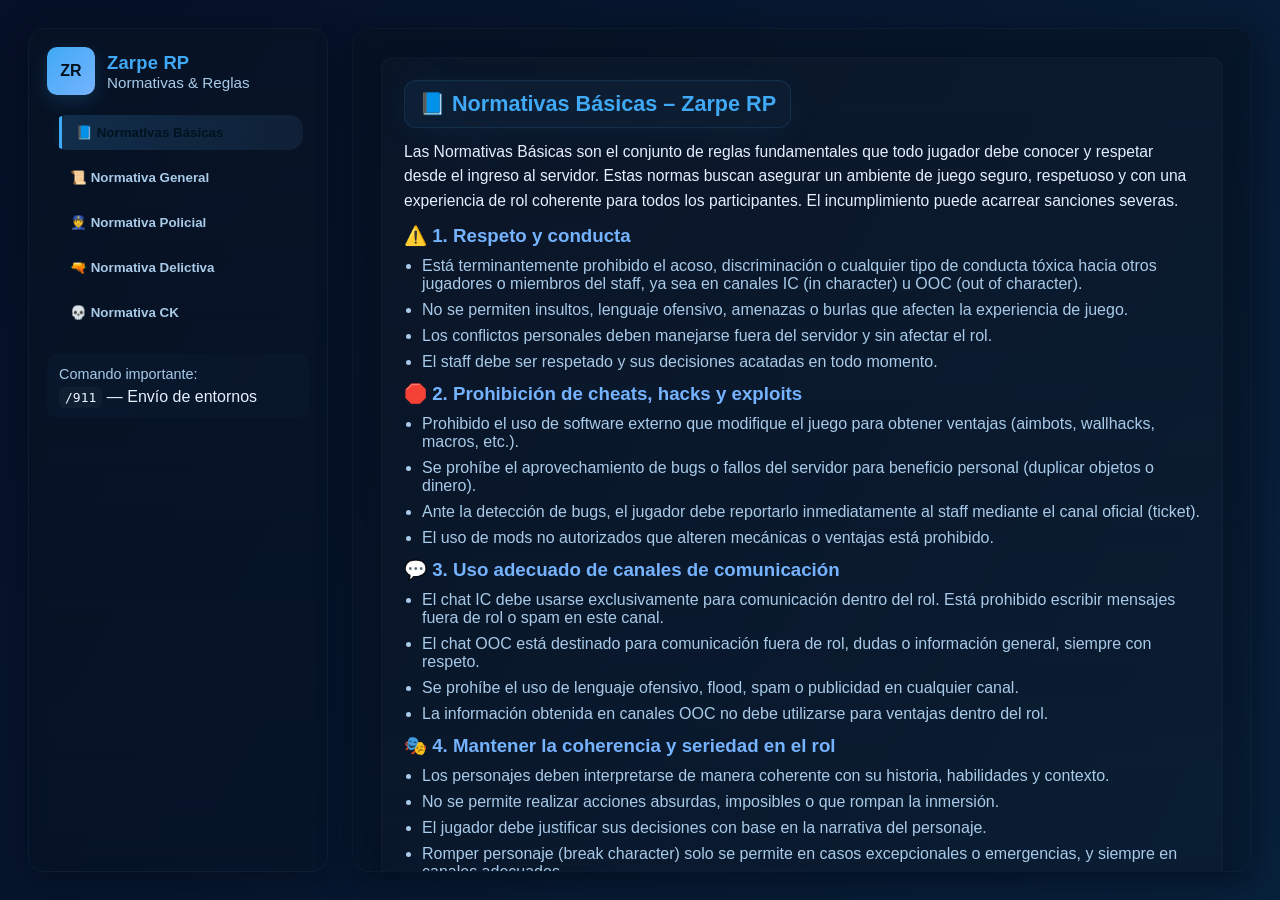
==== commit b220a3e0: "Add files via upload" ====
--- a/index.html
+++ b/index.html
@@ -288,7 +288,9 @@
             <li>Metagaming: usar información externa para beneficio en el juego.</li>
             <li>Random Deathmatch (RDM) y Vehicle Deathmatch (VDM).</li>
             <li>Abuso de bugs o glitches para ganar combates o ventajas económicas.</li>
-            <li>Spawn killing y roleplay forzado que dañe la experiencia de otros.</li>
+            <li>Spawn killing y roleplay forzado que dañe la experiencia de otros.
+            <li>prohibido usar animaciones que perjudiquen a las mas personas</li>
+            </li>
           </ul>
 
           <h3 style="color:var(--accent-2); margin-top:8px">📂 6. Reportes y sanciones</h3>
@@ -299,6 +301,14 @@
           </ul>
 
           <p style="margin-top:10px"><strong>Importante:</strong> El desconocimiento de estas normas no es excusa para infringirlas.</p>
+
+          <h3 style="color:var(--accent-2); margin-top:8px">zonas seguras</h3>
+          <li>hospital</li>
+          <li>comisarias</li>
+          <li>garajes</li>
+          <li>tienda de ropa</li>
+          <li>gymancio</li>
+          <li>mecanicos</li>
         </div>
       </section>
 
@@ -334,7 +344,7 @@
             <li>Matar o causar daño sin motivo justificado está prohibido. Excepciones: legítima defensa o rol autorizado.</li>
           </ul>
 
-          <h3 style="color:var(--accent-2); margin-top:8px">📂 13. Reportes y denuncias</h3>
+          <h3 style="color:var(--accent-2); margin-top:8px">📂 7. Reportes y denuncias</h3>
           <ul>
             <li>Los reportes deben hacerse por canales oficiales y aportar evidencia clara.</li>
             <li>El staff no actúa ante acusaciones sin pruebas.</li>
@@ -348,23 +358,39 @@
       <section id="policial" class="section">
         <h2 class="section-title"><span class="title-bubble">👮 Normativa Policial – Zarpe RP</span></h2>
         <div class="fade-in">
-          <p>La Normativa Policial regula el comportamiento y procedimientos de los miembros de las fuerzas del orden.</p>
-
-          <h3 style="color:var(--accent-2); margin-top:12px">⚠️ Profesionalismo y Conducta</h3>
-          <ul>
-            <li>Los oficiales deben mantener un comportamiento ejemplar y profesional en todo momento.</li>
-            <li>Queda prohibido el abuso de autoridad, favoritismos o corrupción.</li>
-            <li>El respeto a la jerarquía y las órdenes legítimas es obligatorio.</li>
-          </ul>
-
-          <h3 style="color:var(--accent-2); margin-top:8px">📋 Procedimientos y Uso de la Fuerza</h3>
-          <ul>
-            <li>Detenciones fundamentadas en evidencia y uso de fuerza proporcional.</li>
-            <li>Informes y partes claros y coherentes.</li>
-          </ul>
-
-          <p style="margin-top:10px"><strong>Conclusión:</strong> El rol policial es esencial para mantener el equilibrio en Zarpe RP.</p>
-        </div>
+          <h2>1. Conducta General</h2>
+    <ul>
+        <li>Todo oficial debe mantener un comportamiento profesional, respetuoso y neutral durante su turno.</li>
+        <li>Queda terminantemente prohibido el uso de fuerza innecesaria o abusos de autoridad.</li>
+        <li>El uniforme y el equipo reglamentario deben portarse correctamente durante los turnos.</li>
+        <li>Se deben cumplir las órdenes de los superiores jerárquicos, siempre y cuando no violen la normativa o el rol.</li>
+        <li>Está prohibido mezclar información OOC (fuera de rol) con IC (en rol).</li>
+    </ul>
+
+    <h2>2. Uso de Armas y Fuerza</h2>
+    <ul>
+        <li>El uso de armas solo está permitido en situaciones justificadas, como defensa propia o defensa de un civil.</li>
+        <li>Se debe intentar dialogar primero antes de recurrir a la violencia.</li>
+        <li>El uso de la fuerza letal solo se justifica cuando hay una amenaza clara e inminente.</li>
+        <li>Queda prohibido disparar desde vehículos a menos que sea parte de una persecución justificada.</li>
+    </ul>
+
+    <h2>3. Detenciones y Requisas</h2>
+    <ul>
+        <li>Toda detención debe estar justificada y realizada conforme al protocolo.</li>
+        <li>El sospechoso debe ser informado del motivo de su detención.</li>
+        <li>Se debe realizar una lectura de derechos al momento del arresto.</li>
+        <li>Las requisas deben estar justificadas por un comportamiento sospechoso o evidencia previa.</li>
+    </ul>
+
+    <h2>4. Persecuciones y Retenes</h2>
+    <ul>
+        <li>Toda persecución debe justificarse con un delito observado o denuncia previa.</li>
+        <li>En retenes, se deben verificar documentos, antecedentes y observar el comportamiento del conductor.</li>
+        <li>Las persecuciones no deben prolongarse innecesariamente o generar caos en la ciudad.</li>
+    </ul>
+</div>
+
       </section>
 
       <!-- ====== DELICTIVA (REEMPLAZADA) ====== -->
